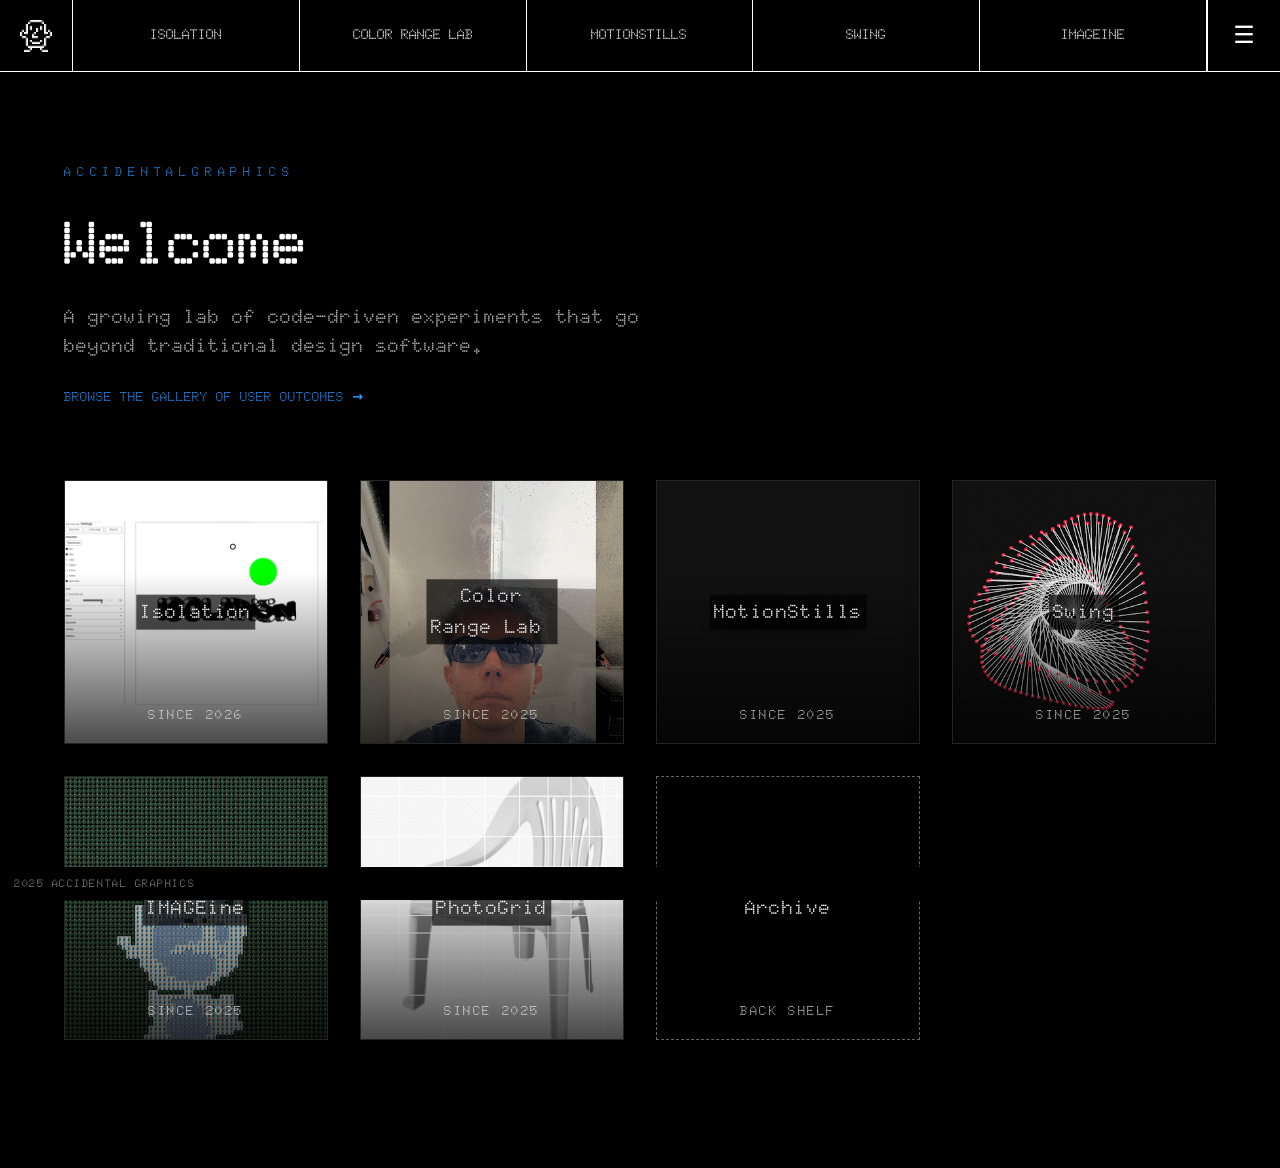
==== index.html @ e3fa02da "Updated" ====
<!DOCTYPE html>
<html lang="en">

<head>
  <meta charset="utf-8">
  <meta name="viewport" content="width=device-width, initial-scale=1">
  <title>Accidental Graphics</title>
  <meta name="description" content="Tool to make accidental graphics">
  <link rel="stylesheet" href="css/style.css">
  <link rel="stylesheet" href="css/nav.css">
  <link rel="preconnect" href="https://fonts.googleapis.com">
  <link rel="preconnect" href="https://fonts.gstatic.com" crossorigin>
  <link href="https://fonts.googleapis.com/css2?family=Doto:wght,ROND@100..900,0..100&display=swap" rel="stylesheet">
  <link rel="icon" type="image/png" sizes="16x16" href="images/face cursor.png">
  <script defer src="scripts/navConfig.js"></script>
  <script defer src="scripts/navMenu.js"></script>
</head>

<body>
  <main class="app-grid-wrapper">
    <div class="home-hero">
      <p class="eyebrow eyebrow--brand">AccidentalGraphics</p>
      <h1>Welcome</h1>
      <p class="home-lede">A growing lab of code-driven experiments that go beyond traditional design software.</p>
      <a class="home-gallery-link" href="gallery.html">Browse the gallery of user outcomes &rarr;</a>
    </div>
    <div class="app-grid" id="appGrid" role="list" aria-label="Available experiments"></div>
  </main>
  <div class="app-year">2025 Accidental Graphics</div>

  <script>
  window.addEventListener('DOMContentLoaded', () => {
    const appGrid = document.getElementById('appGrid');
    if (!appGrid) return;

    const coverMap = {
      "Isolation": "images/page gifs/isolation.gif",
      "Color Range Lab": "images/page gifs/colorrange.gif",
      "Swing": "images/page gifs/swing.gif",
      "IMAGEine": "images/page gifs/IMAGEine.gif",
      "PhotoGrid": "images/page gifs/griddistort.gif",
      "MotionStills": "images/page gifs/motionbrush.gif",
    };
    const fallbackCover = "images/icon_Blue.png";
    const apps = Array.isArray(window.APP_LINKS) ? window.APP_LINKS : [];
    const activeApps = apps.filter(app => !app.archived);

    if (!activeApps.length) {
      const emptyState = document.createElement('p');
      emptyState.className = 'home-empty';
      emptyState.textContent = 'Experiments coming soon.';
      appGrid.appendChild(emptyState);
      return;
    }

    activeApps.forEach(app => {
      const card = document.createElement('a');
      card.href = app.url;
      card.className = 'app-card';
      card.setAttribute('role', 'listitem');
      card.setAttribute('aria-label', `${app.name} experiment`);
      card.style.backgroundImage = `url('${coverMap[app.name] || fallbackCover}')`;

      const label = document.createElement('span');
      label.className = 'app-card__label';
      label.textContent = app.name;
      card.appendChild(label);

      const yearBadge = document.createElement('span');
      yearBadge.className = 'app-card__meta';
      const creationYear = app.year ? `Since ${app.year}` : 'Since 2025';
      yearBadge.textContent = creationYear;
      card.appendChild(yearBadge);

      appGrid.appendChild(card);
    });

    const archiveCard = document.createElement('a');
    archiveCard.href = 'archive.html';
    archiveCard.className = 'app-card app-card--archive';
    archiveCard.setAttribute('role', 'listitem');
    archiveCard.setAttribute('aria-label', 'Explore archived experiments');

    const archiveLabel = document.createElement('span');
    archiveLabel.className = 'app-card__label';
    archiveLabel.textContent = 'Archive';
    archiveCard.appendChild(archiveLabel);

    const archiveMeta = document.createElement('span');
    archiveMeta.className = 'app-card__meta';
    archiveMeta.textContent = 'Back Shelf';
    archiveCard.appendChild(archiveMeta);

    appGrid.appendChild(archiveCard);
  });
  </script>
</body>
</html>
---- css/style.css ----
@import url('https://fonts.googleapis.com/css2?family=Doto:wght,ROND@100..900,100&display=swap');

:root {
  --cursor-default: url('images/face cursor.png') 16 16, auto;
  --font-ui: "Doto", system-ui;
  --color-text: #111;
  --color-bg: #000;
  --color-panel-light: rgba(255, 255, 255, 0.1);
  --color-panel-dark: rgba(0, 0, 0, 0.35);
  --color-border: rgba(255, 255, 255, 0.12);
  --blue-accent: #2997ff;
  --button-card-scale: 1;
}

/* Default cursor for your app */
body,
#canvas,
#imgOrderContainer {
  cursor: var(--cursor-default);
}

/* Cursor when hovering over selectable items */
.imgOrderItem:hover {
  cursor: url('images/face cursor.png') 16 16, pointer;
}

/* Cursor when actively selecting (dragging or mousedown) */
body.selecting, #canvas.selecting, #imgOrderContainer.selecting {
  cursor: url('images/face cursor.png') 16 16, grab;
}



/* =========================================================
   GLOBAL STYLES
========================================================= */

html, body {
  height: 100%;
}

body {
  cursor: var(--cursor-default);
  margin: 0;
  padding: 72px 0 0 0;
  font-family: var(--font-ui);
  font-weight: 700;
  font-style: normal;
  font-variation-settings: "ROND" 0;
  color: var(--color-text);
  background-color: var(--color-bg);
  display: flex;
  flex-direction: column;
  min-height: 100vh;
  height: 100%;
  overflow-x: hidden;
  overflow-y: auto;
  text-align-last: left;
  line-height: 1.6;
}

body.app-page {
  overflow-y: hidden;
}

body.app-page #main {
  overflow: hidden;
}

body.buttonedit-page {
  overflow-x: hidden;
  overflow-y: auto;
  min-height: 100vh;
}

body.buttonedit-page #main.buttonedit {
  border-radius: 0;
  height: auto;
  min-height: calc(100vh - 72px);
  overflow: visible;
}

body.buttonedit-page .buttonedit-stage {
  overflow: visible;
}

body.buttonedit-page .buttonedit #controls,
body.buttonedit-page .buttonedit-arena,
body.buttonedit-page .buttonedit-arena .canvas-core,
body.buttonedit-page .buttonedit-stage canvas {
  border-radius: 0;
}

.app-description {
  margin: 10px 0 18px;
  color: #dcdcdc;
  font-size: 0.95rem;
  line-height: 1.5;
}

.app-year {
  position: fixed;
  bottom: 0;
  left: 0;
  right: 0;
  display: flex;
  align-items: center;
  justify-content: flex-start;
  font-size: 0.68rem;
  letter-spacing: 0.05em;
  color: rgba(255,255,255,0.6);
  pointer-events: none;
  z-index: 9999;
  text-transform: uppercase;
  background: #000;
  padding: 8px 14px;
  text-align: left;
}



/* =========================================================
   MAIN LAYOUT
========================================================= */

#main {
  display: flex;
  align-items: stretch;
  align-content: stretch;
  flex: 1 1 auto;
  width: 100%;
  min-height: 0;
  height: calc(100vh - 72px);
  gap: 24px;
  padding: 0 24px 24px;
  box-sizing: border-box;
  overflow: hidden;
}
@media (max-width: 900px) {
  #main {
    flex-direction: column;
    padding: 0 16px 24px;
  }
}

/* Sidebar controls */
#controls {
  flex: 0 0 330px;
  width: min(100%, 360px);
  min-height: 0;
  height: calc(100vh - 72px);
  padding: 20px;
  background: none;
  color: white;
  display: flex;
  flex-direction: column;
  gap: 12px;
  align-items: flex-start;
  box-sizing: border-box;
  overflow-y: auto;
  overflow-x: hidden;
  padding-right: 12px;
}

#controls label,
#controls button,
#controls input[type=range],
#controls input[type=number] {
  width: 100%;
}

.mode-buttons {
  display: grid;
  grid-template-columns: repeat(3, minmax(0, 1fr));
  gap: 8px;
  margin-bottom: 16px;
}

.mode-btn {
  border: 1px solid rgba(255, 255, 255, 0.2);
  background: rgba(255, 255, 255, 0.08);
  color: #fff;
  border-radius: 999px;
  padding: 6px 8px;
  font-size: 0.72rem;
  letter-spacing: 0.08em;
  text-transform: uppercase;
  cursor: pointer;
  transition: background 0.2s ease, border-color 0.2s ease, transform 0.2s ease;
}

.mode-btn:hover {
  transform: translateY(-1px);
  border-color: #2997ff;
}

.mode-btn.is-active {
  background: #2997ff;
  color: #05060a;
  border-color: #2997ff;
  box-shadow: 0 8px 20px rgba(41, 151, 255, 0.3);
}

@media (max-width: 1024px) {
  #controls {
    max-height: none;
  }
}

@media (max-width: 900px) {
  #controls {
    flex: none;
    width: 100%;
    padding: 16px;
    border-radius: 16px;
    background: rgba(255, 255, 255, 0.05);
    border: 1px solid rgba(255, 255, 255, 0.12);
    box-shadow: 0 20px 45px rgba(0, 0, 0, 0.35);
    overflow: visible;
    height: auto;
  }
}

.button-row {
  display: flex;
  align-items: center;
  gap: 10px;
  width: 100%;
}

.button-row button {
  flex: 1;
}

.file-button {
  position: relative;
  display: inline-flex;
  align-items: center;
  justify-content: center;
  padding: 12px 18px;
  border-radius: 12px;
  border: 1px solid rgba(255, 255, 255, 0.3);
  background: rgba(255, 255, 255, 0.08);
  background-color: rgba(255, 255, 255, 0.08);
  color: #fff;
  font-size: 0.8rem;
  font-weight: 400;
  letter-spacing: 0.16em;
  text-transform: uppercase;
  cursor: pointer;
  gap: 8px;
  transition: background 0.2s ease, border-color 0.2s ease;
  min-height: 44px;
  appearance: none;
  -webkit-appearance: none;
  box-shadow: none;
  box-sizing: border-box;
  width: 100%;
}

.file-button--full {
  width: 100%;
  align-self: stretch;
}

.file-button:hover,
.file-button:focus-visible {
  background: rgba(255, 255, 255, 0.2);
  border-color: rgba(255, 255, 255, 0.45);
}

.file-button input[type="file"] {
  position: absolute;
  inset: 0;
  opacity: 0;
  cursor: pointer;
}

.dual-upload {
  display: flex;
  gap: 12px;
  width: 100%;
  margin: 8px 0 16px;
}

.dual-upload > * {
  flex: 1;
}

.sample-loader {
  display: flex;
  flex-wrap: wrap;
  gap: 8px;
  margin: 12px 0 18px;
  align-items: center;
}

.sample-loader label {
  width: 100%;
  font-size: 0.72rem;
  letter-spacing: 0.2em;
  text-transform: uppercase;
  color: rgba(255, 255, 255, 0.6);
}

.sample-loader select {
  flex: 1 1 180px;
  min-width: 160px;
  padding: 8px 12px;
  border-radius: 9999px;
  border: 1px solid rgba(255, 255, 255, 0.18);
  background: rgba(255, 255, 255, 0.05);
  color: #fff;
  font-family: inherit;
}

.sample-loader button {
  border-radius: 9999px;
  padding: 6px 12px;
  max-width: 30px;
}

.sample-loader--carousel {
  flex-direction: column;
  align-items: flex-start;
}

.sample-loader--images {
  flex-direction: column;
  align-items: stretch;
}

.sample-loader--images select {
  width: 100%;
}

.sample-loader--images .sample-preview {
  max-width: none;
}

.sample-carousel-controls {
  width: 100%;
  display: flex;
  align-items: center;
  gap: 8px;
  margin-bottom: 8px;
}

.sample-carousel-controls button {
  flex: 0 0 auto;
  border-radius: 9999px;
  padding: 4px 10px;
  border: 1px solid rgba(255, 255, 255, 0.4);
  background: rgba(255, 255, 255, 0.08);
  color: #fff;
  cursor: pointer;
  font-size: 0.7rem;
  min-width: 34px;
  height: 28px;
}

.sample-carousel-name {
  flex: 1;
  text-align: center;
  font-size: 0.78rem;
  letter-spacing: 0.18em;
  text-transform: uppercase;
  color: rgba(255, 255, 255, 0.8);
}

.sample-loader__actions {
  width: 100%;
  display: flex;
  flex-wrap: wrap;
  gap: 8px;
}

.sample-loader__actions button {
  flex: 1 1 110px;
  max-width: 140px;
  white-space: nowrap;
  font-size: 0.78rem;
}

.sample-loader__actions .file-button {
  flex: 1 1 100%;
  max-width: 100%;
  justify-content: center;
}

/* Sample chooser modal (shared) */
.sample-modal {
  position: fixed;
  inset: 0;
  background: rgba(0, 0, 0, 0.7);
  display: none;
  align-items: center;
  justify-content: center;
  z-index: 5000;
  padding: 20px;
}

.sample-modal.is-open {
  display: flex;
}

.sample-dialog {
  background: rgba(20, 20, 20, 0.92);
  border: 1px solid rgba(255, 255, 255, 0.1);
  border-radius: 16px;
  padding: 18px;
  max-width: 960px;
  width: min(960px, 100%);
  box-shadow: 0 20px 40px rgba(0, 0, 0, 0.45);
  display: flex;
  flex-direction: column;
  gap: 12px;
}

.sample-dialog__head {
  display: flex;
  align-items: center;
  justify-content: space-between;
  gap: 10px;
}

.sample-grid {
  display: grid;
  grid-template-columns: repeat(auto-fill, minmax(220px, 1fr));
  gap: 12px;
  width: 100%;
  max-height: 60vh;
  overflow-y: auto;
}

.sample-tile {
  position: relative;
  padding: 0;
  border-radius: 0;
  overflow: hidden;
  border: 2px solid transparent;
  background: rgba(255, 255, 255, 0.04);
  cursor: pointer;
  display: flex;
  flex-direction: column;
  min-height: 160px;
  transition: border-color 0.2s ease, box-shadow 0.2s ease, transform 0.15s ease;
}

.sample-tile:hover {
  transform: translateY(-2px);
  border-color: rgba(255, 255, 255, 0.18);
}

.sample-tile.is-selected {
  border-color: var(--blue-accent);
  box-shadow: 0 8px 24px rgba(41, 151, 255, 0.3);
}

.sample-tile img,
.sample-tile video {
  width: 100%;
  aspect-ratio: 16 / 9;
  object-fit: cover;
  display: block;
}

.sample-tile__label {
  padding: 10px;
  text-align: center;
  font-size: 0.9rem;
  letter-spacing: 0.04em;
}

.sample-dialog__actions {
  display: flex;
  justify-content: flex-end;
  gap: 10px;
  flex-wrap: wrap;
}

.sample-preview {
  width: 100%;
  max-width: 220px;
  min-height: 120px;
  border: 1px solid rgba(255, 255, 255, 0.15);
  background: rgba(0, 0, 0, 0.4);
  padding: 8px;
  border-radius: 18px;
  display: flex;
  flex-direction: column;
  gap: 6px;
  align-items: center;
  justify-content: center;
}

.sample-preview video,
.sample-preview img {
  width: 100%;
  height: auto;
  border-radius: 12px;
  object-fit: cover;
}

.sample-preview__label {
  font-size: 0.68rem;
  text-transform: uppercase;
  letter-spacing: 0.18em;
  color: rgba(255, 255, 255, 0.7);
}

.archive-wrapper {
  width: 100%;
  max-width: none;
  margin: clamp(48px, 10vw, 120px) 0 80px;
  padding: 0 clamp(24px, 6vw, 96px);
  color: #fff;
  box-sizing: border-box;
}

.archive-hero {
  text-align: left;
  max-width: 900px;
  margin: 0 0 clamp(32px, 6vw, 64px);
}

.archive-hero h1 {
  margin: 0 0 8px 0;
  font-size: clamp(2rem, 4vw, 3rem);
}

.archive-hero .lede {
  max-width: 60ch;
  color: #d8d8d8;
  line-height: 1.6;
  margin-top: 0;
}

.eyebrow {
  text-transform: uppercase;
  font-size: 0.8rem;
  letter-spacing: 0.3rem;
  color: var(--blue-accent);
  margin-bottom: 12px;
}

.eyebrow--brand {
  color: var(--blue-accent);
}

.archive-list {
  margin-top: 32px;
  list-style: none;
  padding: 0;
  max-height: calc(100vh - 220px);
  overflow-y: auto;
  line-height: 1.6;
  text-align: left;
}

.archive-list li::marker {
  content: '';
}

.archive-list li {
  padding: 18px 0 24px;
  border-bottom: 1px solid rgba(255, 255, 255, 0.08);
}

.archive-list li:last-child {
  border-bottom: none;
}

.archive-details {
  display: flex;
  gap: 16px;
  align-items: flex-start;
  text-align: left;
}

@media (max-width: 720px) {
  .archive-details {
    flex-direction: column;
  }

  .archive-preview {
    width: 100%;
    height: auto;
    max-height: 240px;
  }
}

.archive-heading {
  display: flex;
  flex-wrap: wrap;
  gap: 6px 16px;
  align-items: baseline;
  margin-bottom: 4px;
}

.archive-year {
  font-size: 0.85rem;
  letter-spacing: 0.08em;
  text-transform: uppercase;
  color: rgba(255,255,255,0.7);
}

.archive-list strong {
  color: #fff;
  display: block;
  margin-bottom: 6px;
}

.archive-list p {
  margin: 0 0 10px;
  color: #d1d1d1;
}

.archive-list a {
  color: var(--blue-accent);
  font-weight: 600;
  text-decoration: none;
}

.archive-list a:hover {
  text-decoration: underline;
}

.archive-preview {
  width: 120px;
  height: 90px;
  border-radius: 0;
  object-fit: cover;
  border: 1px solid rgba(255,255,255,0.2);
  box-shadow: 0 10px 20px rgba(0,0,0,0.35);
}

.webcam-hidden {
  opacity: 0;
  pointer-events: none;
  transition: opacity 0.25s ease;
}

/* Canvas stage */
#canvasArea {
  flex: 1;
  width: 100%;
  display: flex;
  align-items: center;
  justify-content: center;
  padding: 10px;
  box-sizing: border-box;
  min-height: 0;
}

@media (max-width: 900px) {
  #canvasArea {
    padding: 0;
  }
}

/* Interactive elements */
button,
input[type=file],
input[type=number],
#ui button {
  appearance: none;
  border: none;
  outline: none;
  font-family: var(--font-ui);
  font-weight: 900;
  font-variation-settings: "ROND" 70;
  letter-spacing: 0.3px;
  border-radius: 12px;
  padding: 10px 18px;
  background: linear-gradient(180deg, #fdfdfd, #e8e8e8);
  color: #111;
  box-shadow:
    0 1px 2px rgba(0, 0, 0, 0.04),
    inset 0 1px 0 rgba(255, 255, 255, 0.8);
  cursor: pointer;
  transition:
    background 0.25s ease,
    box-shadow 0.25s ease,
    transform 0.15s ease;
}

button,
#ui button {
  display: inline-flex;
  align-items: center;
  justify-content: center;
  text-align: center;
}

/* Hover — subtiel lichtglanzend */
button:hover,
input[type=file]:hover,
input[type=number]:hover,
#ui button:hover {
  background: linear-gradient(270deg, var(--blue-accent), #0f0070, var(--blue-accent), #0f0070);
  background-size: 400% 400%;
  animation: gradientMove 4s ease infinite;
  color: #ffffff;
  box-shadow:
    0 2px 6px rgba(0, 0, 0, 0.1),
    inset 0 1px 0 rgba(255, 255, 255, 0.9);
  transform: translateY(-1px);
}
@keyframes gradientMove {
  0% {
    background-position: 0% 50%;
  }
  50% {
    background-position: 100% 50%;
  }
  100% {
    background-position: 0% 50%;
  }
}

.file-button,
button.file-button {
  background: rgba(255, 255, 255, 0.08);
  color: #fff;
  border: 1px solid rgba(255, 255, 255, 0.3);
  box-shadow: none;
  text-transform: uppercase;
  letter-spacing: 0.16em;
  font-weight: 400;
  padding: 12px 18px;
}

.file-button:hover,
button.file-button:hover,
.file-button:focus-visible,
button.file-button:focus-visible {
  background: rgba(255, 255, 255, 0.2);
  border-color: rgba(255, 255, 255, 0.45);
  transform: none;
  box-shadow: none;
}

.sample-loader__actions .file-button {
  flex: 1 1 0;
  max-width: none;
  width: auto;
  min-width: 0;
}


/* Actief (klik-effect) */
button:active,
input[type=file]:active,
input[type=number]:active,
#ui button:active {
  background: linear-gradient(180deg, var(--blue-accent), var(--blue-accent));
  box-shadow:
    inset 0 2px 4px rgba(0, 0, 0, 0.2),
    0 1px 1px rgba(255, 255, 255, 0.6);
  transform: translateY(0);
}

/* Focus glow  */
button:focus-visible,
#ui button:focus-visible {
  outline: none;
  box-shadow:
    0 0 0 3px rgba(0, 122, 255, 0.4),
    0 1px 2px rgba(0, 0, 0, 0.05);
}


/* Input[type=file] */
input[type=file] {
  background: linear-gradient(180deg, #fefefe, #e9e9e9);
  border-radius: 10px;
  padding: 8px 12px;
  color: #333;
}

/* Input[type=number] */
input[type=number] {
  background: linear-gradient(180deg, #fdfdfd, #f0f0f0);
  border: 1px solid #ddd;
  padding: 8px;
  width: 80px;
  text-align: center;
  border-radius: 8px;
  transition: border 0.2s ease, box-shadow 0.2s ease;
}
input[type=number]:focus {
  border-color: var(--blue-accent);
  box-shadow: 0 0 0 3px rgba(41, 151, 255, 0.2);
}


  
/* =========================================================
   CANVAS / VIDEO ELEMENTS
========================================================= */

.canvas-stage {
  position: relative;
  flex: 1;
  min-height: 0;
  width: 100%;
  display: flex;
  align-items: center;
  justify-content: center;
  overflow: hidden;
}

.canvas-stage canvas {
  display: block;
}

.canvas-prompt {
  position: absolute;
  top: 18%;
  left: 50%;
  transform: translate(-50%, 0);
  font-size: clamp(1.8rem, 8vw, 4.4rem);
  letter-spacing: 0.4rem;
  color: rgba(255, 255, 255, 0.18);
  text-transform: uppercase;
  font-weight: 700;
  text-align: center;
  pointer-events: none;
  user-select: none;
  transition: opacity 0.35s ease, transform 0.35s ease;
  padding: 0 12px;
}

.canvas-prompt.hidden {
  opacity: 0;
  transform: translate(-50%, -14px);
}

#canvas,
#asciiCanvas{
      background: black;
      display: block;
      object-fit: contain;
    }

#canvas{
      width: 100%;
      height: auto;
      max-width: 100%;
      max-height: 100%;
      margin: 0 auto;
    }

#asciiCanvas{
      flex: 1;
      width: 100%;
      height: 100%;
    }

#video {
  width: 240px;
  height: 180px;
  border: 2px solid #fff;
  background: #000;
  z-index: 100;
  transform: scaleX(-1);
}

.video-preview-wrapper {
  position: fixed;
  bottom: 46px;
  left: 10px;
  display: inline-flex;
  flex-direction: column;
  align-items: flex-end;
  gap: 6px;
  z-index: 101;
}

.video-preview-wrapper.is-hidden video {
  display: none;
}
.video-preview-wrapper.is-hidden {
  opacity: 0.85;
}
.video-preview-wrapper.collapsed video {
  display: none;
}
.video-preview-wrapper.collapsed {
  opacity: 0.7;
}
.video-preview__shrink {
  border: 1px solid rgba(255, 255, 255, 0.6);
  background: rgba(0, 0, 0, 0.5);
  color: #fff;
  border-radius: 20px;
  padding: 4px 10px;
  font-size: 0.8rem;
  cursor: pointer;
}

@media (max-width: 700px) {
  .video-preview-wrapper {
    position: static;
    align-items: center;
  }

  #video {
    width: 100%;
    max-width: 320px;
    height: auto;
    margin: 16px auto;
  }
}

/* =========================================================
   IMAGE ORDER CONTAINER
========================================================= */

#imgOrderContainer {
  display: flex;
  flex-direction: column;
  gap: 10px;
  max-height: min(620px, 65vh);
  overflow-y: auto;
  background: rgba(0, 0, 0, 0.55);
  border: 1px solid rgba(255, 255, 255, 0.18);
  border-radius: 24px;
  padding: 16px;
  box-shadow: inset 0 18px 30px rgba(0, 0, 0, 0.45);
  position: relative;
}

.img-order-placeholder {
  margin-top: 12px;
  padding: 18px;
  border-radius: 18px;
  border: 1px dashed rgba(255, 255, 255, 0.35);
  color: rgba(255, 255, 255, 0.7);
  font-size: 0.85rem;
  text-align: center;
  letter-spacing: 0.08em;
  text-transform: uppercase;
}

.img-order-placeholder.hidden {
  display: none;
}

.imgOrderItem {
  display: flex;
  align-items: center;
  gap: 14px;
  background: rgba(255, 255, 255, 0.08);
  padding: 10px 14px;
  border-radius: 16px;
  cursor: grab;
  border: 1px solid rgba(255, 255, 255, 0.15);
  box-shadow: 0 12px 25px rgba(0, 0, 0, 0.4);
  transition: transform 0.15s ease, box-shadow 0.15s ease;
}

.imgOrderItem:active {
  cursor: grabbing;
  transform: scale(1.01);
  box-shadow: 0 16px 30px rgba(0, 0, 0, 0.45);
}

.imgOrderItem__thumb {
  width: 68px;
  height: 68px;
  border-radius: 12px;
  border: 1px solid rgba(255, 255, 255, 0.28);
  background-size: cover;
  background-position: center;
  background-color: rgba(255, 255, 255, 0.08);
  flex-shrink: 0;
  box-shadow: 0 8px 16px rgba(0,0,0,0.45);
}

.imgOrderItem span {
  font-size: 0.78rem;
  letter-spacing: 0.14em;
  text-transform: uppercase;
  color: rgba(255, 255, 255, 0.9);
  flex: 1;
}

.imgOrderItem__controls {
  display: flex;
  flex-direction: column;
  gap: 4px;
}

.imgOrderItem__controls button {
  border: 1px solid rgba(255, 255, 255, 0.3);
  background: rgba(0, 0, 0, 0.4);
  color: #fff;
  border-radius: 8px;
  width: 32px;
  height: 26px;
  font-size: 0.78rem;
  cursor: pointer;
  transition: background 0.15s ease, transform 0.15s ease;
}

.imgOrderItem__controls button:hover,
.imgOrderItem__controls button:focus-visible {
  background: rgba(255, 255, 255, 0.2);
  transform: translateY(-1px);
}

/* =========================================================
   SLIDERS
========================================================= */

input[type=range],
.slider {
  width: 100%;
  height: 34px;
  -webkit-appearance: none;
  appearance: none;
  background: transparent;
  cursor: pointer;
  padding: 8px 0;
  accent-color: var(--blue-accent);
}

input[type=range]:focus-visible,
.slider:focus-visible {
  outline: none;
}

input[type=range]::-webkit-slider-runnable-track,
.slider::-webkit-slider-runnable-track {
  height: 10px;
  border-radius: 999px;
  background: rgba(255, 255, 255, 0.2);
  border: 1px solid rgba(255, 255, 255, 0.18);
}

input[type=range]::-webkit-slider-thumb,
.slider::-webkit-slider-thumb {
  -webkit-appearance: none;
  width: 26px;
  height: 26px;
  border-radius: 50%;
  background: #fff;
  border: 2px solid var(--blue-accent);
  margin-top: -9px;
  box-shadow: 0 8px 20px rgba(0, 0, 0, 0.35);
  transition: transform 0.15s ease, box-shadow 0.15s ease;
}

input[type=range]:active::-webkit-slider-thumb,
.slider:active::-webkit-slider-thumb {
  transform: scale(1.05);
  box-shadow: 0 12px 24px rgba(0, 0, 0, 0.45);
}

input[type=range]::-moz-range-track,
.slider::-moz-range-track {
  height: 10px;
  border-radius: 999px;
  background: rgba(255, 255, 255, 0.2);
  border: 1px solid rgba(255, 255, 255, 0.18);
}

input[type=range]::-moz-range-progress,
.slider::-moz-range-progress {
  height: 10px;
  border-radius: 999px;
  background: linear-gradient(90deg, var(--blue-accent), #6ec1ff);
}

input[type=range]::-moz-range-thumb,
.slider::-moz-range-thumb {
  width: 26px;
  height: 26px;
  border-radius: 50%;
  border: 2px solid var(--blue-accent);
  background: #fff;
  box-shadow: 0 8px 20px rgba(0, 0, 0, 0.35);
  transition: transform 0.15s ease, box-shadow 0.15s ease;
}

input[type=range]:active::-moz-range-thumb,
.slider:active::-moz-range-thumb {
  transform: scale(1.05);
  box-shadow: 0 12px 24px rgba(0, 0, 0, 0.45);
}


/* =========================================================
   TYPOGRAPHY & CONTENT
========================================================= */

main {
  padding: clamp(2rem, 6vw, 4rem) clamp(1.5rem, 6vw, 2.5rem);
  max-width: 980px;
  width: 100%;
  margin: 0 auto;
  box-sizing: border-box;
}

h1 {
  font-weight: 900;
  font-family: "Doto", system-ui;
  font-optical-sizing: auto;
  font-style: normal;
  font-variation-settings: "ROND" 70;
  margin-bottom: 1rem;
  letter-spacing: -0.02em;
}
h2 {
  display:flex; 
  flex-wrap:wrap; 
  gap:20px; 
  justify-content:center; 
  padding:20px; 
  font-weight: 900;
  font-size: clamp(2.2rem, 8vw, 3.2rem);
  color: #fff;
  font-family: "Doto", system-ui;
  font-optical-sizing: auto;
  font-style: normal;
  font-variation-settings: "ROND" 70;
  margin-bottom: 1rem;
  letter-spacing: -0.02em;
}

/* =========================================================
   HOME GRID
========================================================= */

.app-grid-wrapper {
  width: 100%;
  max-width: none;
  margin: 0;
  padding: clamp(32px, 6vw, 96px) clamp(16px, 5vw, 80px) clamp(64px, 10vw, 140px);
  box-sizing: border-box;
}

.home-hero {
  text-align: left;
  color: #fff;
  max-width: 900px;
  margin: 0 0 clamp(32px, 6vw, 56px);
}

.home-hero .eyebrow--brand {
  color: var(--blue-accent);
}

.home-hero h1 {
  font-size: clamp(2.5rem, 8vw, 3.8rem);
  margin: 0 0 0.75rem;
  font-family: "Doto", system-ui;
  font-weight: 900;
  font-optical-sizing: auto;
  font-style: normal;
  font-variation-settings: "ROND" 70;
  text-transform: none;
  letter-spacing: -0.02em;
}

.home-hero .home-lede {
  margin: 0;
  color: rgba(255,255,255,0.72);
  font-size: clamp(0.95rem, 2vw, 1.2rem);
  max-width: 640px;
  line-height: 1.5;
  font-family: "Doto", system-ui;
  font-weight: 700;
  font-optical-sizing: auto;
  font-style: normal;
  font-variation-settings: "ROND" 0;
}

.home-gallery-link {
  display: inline-flex;
  align-items: center;
  gap: 8px;
  margin-top: 12px;
  font-size: 0.82rem;
  letter-spacing: 0.18em;
  text-transform: uppercase;
  color: var(--blue-accent);
  text-decoration: none;
  padding-bottom: 2px;
  border-bottom: 1px solid transparent;
  font-family: "Doto", system-ui;
  font-weight: 700;
  font-optical-sizing: auto;
  font-style: normal;
  font-variation-settings: "ROND" 0;
}

.home-gallery-link:hover,
.home-gallery-link:focus-visible {
  border-color: var(--blue-accent);
}

.app-grid {
  display: grid;
  grid-template-columns: repeat(auto-fit, minmax(220px, 1fr));
  gap: clamp(16px, 4vw, 32px);
  margin: 0;
  padding: 0;
  width: 100%;
}

.app-card {
  position: relative;
  display: flex;
  align-items: stretch;
  justify-content: center;
  padding: 24px;
  border-radius: 0;
  overflow: hidden;
  text-decoration: none;
  color: #fff;
  background: #111 center / cover no-repeat;
  aspect-ratio: 1 / 1;
  border: 1px solid rgba(255, 255, 255, 0.08);
  box-shadow: 0 20px 40px rgba(0, 0, 0, 0.35);
  transition: transform 0.3s ease, border-color 0.3s ease, box-shadow 0.3s ease;
}

.app-card::after {
  content: "";
  position: absolute;
  inset: 0;
  background: linear-gradient(180deg, rgba(0, 0, 0, 0) 35%, rgba(0, 0, 0, 0.7) 100%);
  transition: opacity 0.3s ease;
  pointer-events: none;
}

.app-card__label {
  position: absolute;
  top: 50%;
  left: 50%;
  transform: translate(-50%, -50%);
  z-index: 1;
  text-align: center;
  font-size: 1.2rem;
  font-weight: 700;
  letter-spacing: 0.02em;
  text-shadow: 0 6px 18px rgba(0,0,0,0.45);
  transition: text-shadow 0.2s ease, color 0.2s ease;
  background: rgba(0, 0, 0, 0.65);
  padding: 2px 4px;
}

.app-card__meta {
  position: absolute;
  bottom: 18px;
  left: 50%;
  transform: translateX(-50%);
  z-index: 1;
  font-size: 0.82rem;
  letter-spacing: 0.12em;
  text-transform: uppercase;
  color: rgba(255,255,255,0.8);
}

.app-card--archive {
  background: black;
  border-style: dashed;
  border-color: rgba(255,255,255,0.4);
}

.app-card--archive::after {
  opacity: 0.15;
}

.app-card:hover .app-card__label {
  color: #ffffff;
  text-shadow:
    -4px -4px 0 #fff,
     0   -4px 0 #fff,
     4px -4px 0 #fff,
    -4px  0   0 #fff,
     4px  0   0 #fff,
    -4px  4px 0 #fff,
     0    4px 0 #fff,
     4px  4px 0 #fff,
     0    0   6px rgba(0,0,0,0.45);
  background: transparent;
}

.home-empty {
  grid-column: 1 / -1;
  text-align: center;
  color: #dcdcdc;
  padding: 48px 0;
  font-size: 1rem;
}

@media (hover: hover) {
  .app-card:hover {
    transform: translateY(-6px);
    border-color: rgba(41, 151, 255, 0.7);
    box-shadow: 0 30px 50px rgba(0, 0, 0, 0.45);
    font-size: larger;
  }

  .app-card:hover::after {
    opacity: 0.2;
  }
}

@media (max-width: 520px) {
  .app-card {
    aspect-ratio: 4 / 5;
    padding: 20px;
  }
}



/* Figures */
figure img {
  max-width: 100%;
  border-radius: 0.5rem;
  box-shadow: 0 4px 20px rgba(0, 0, 0, 0.1);
}


/* =========================================================
   BUTTON EDITOR LAYOUT
========================================================= */

#main.buttonedit {
  display: flex;
  align-items: stretch;
  gap: 24px;
  padding: 24px;
  height: calc(100vh - 70px);
}

@media (max-width: 900px) {
  #main.buttonedit {
    flex-direction: column;
    padding: 16px;
    height: auto;
  }
}

.control-stack {
  width: 100%;
  display: grid;
  grid-template-columns: repeat(2, minmax(0, 1fr));
  gap: 12px;
}

.control-stack button {
  width: 100%;
}

.control-block {
  width: 100%;
  margin-top: 18px;
  display: flex;
  flex-direction: column;
  gap: 6px;
}

.control-block label {
  font-size: 0.78rem;
  letter-spacing: 0.08em;
  text-transform: uppercase;
  color: rgba(255, 255, 255, 0.7);
  display: flex;
  justify-content: space-between;
}

.control-block input[type=range] {
  width: 100%;
}

.control-toggle {
  width: 100%;
  margin-top: 12px;
  display: flex;
  align-items: center;
  gap: 10px;
  font-size: 0.9rem;
  color: rgba(255, 255, 255, 0.85);
  cursor: pointer;
}

.control-toggle input {
  accent-color: var(--blue-accent);
}

.control-note {
  margin-top: 12px;
  font-size: 0.85rem;
  color: rgba(255, 255, 255, 0.6);
}

.button-lab__indicator,
.button-lab__helper {
  margin: 10px 0 0;
  color: rgba(255, 255, 255, 0.8);
  font-size: 0.85rem;
}

.button-lab__indicator strong {
  margin-left: 6px;
  color: #fff;
}

.buttonedit-stage {
  flex: 1;
  min-height: 0;
  display: flex;
  align-items: stretch;
  justify-content: center;
  padding: 12px;
}

.buttonedit-arena {
  width: 100%;
  min-height: min(85vh, 760px);
  padding: 28px;
  border: 1px solid rgba(255, 255, 255, 0.18);
  background: #000;
  box-shadow: 0 45px 90px rgba(0, 0, 0, 0.55);
  display: grid;
  grid-template-columns: minmax(220px, 300px) minmax(360px, 720px) minmax(220px, 300px);
  gap: 24px;
  align-items: start;
  justify-items: center;
  transition: box-shadow 0.25s ease, border 0.25s ease;
}

.buttonedit-arena.arena-muted {
  box-shadow: 0 25px 50px rgba(0, 0, 0, 0.4);
  border-color: rgba(255, 255, 255, 0.08);
}

.buttonedit-arena .canvas-core {
  border-radius: 0;
  flex: 1;
  max-width: 720px;
  position: relative;
  padding: 24px;
  border-radius: 28px;
  background: #050505;
  border: 1px solid rgba(255, 255, 255, 0.12);
  display: grid;
  place-items: center;
  z-index: 2;
  justify-self: center;
}

.buttonedit-stage canvas {
  border-radius: 0;
  width: min(100%, 640px);
  height: auto;
  border-radius: 22px;
  border: 1px solid rgba(255, 255, 255, 0.15);
  background: #000;
  box-shadow: 0 20px 50px rgba(0, 0, 0, 0.5);
}

.canvas-caption {
  text-align: center;
  color: rgba(255,255,255,0.75);
  font-size: clamp(0.9rem, 1.6vw, 1.2rem);
  margin-bottom: 12px;
}

.effect-panel {
  border-radius: 0;
  width: 100%;
  border-radius: 24px;
  border: 1px solid rgba(255, 255, 255, 0.15);
  background: rgba(6, 9, 14, 0.92);
  display: flex;
  flex-direction: column;
  gap: 14px;
  padding: 16px;
  max-height: 100%;
  min-width: 260px;
  max-width: 360px;
}

.effect-panel--left,
.effect-panel--right {
  align-self: stretch;
}

.effects-grid {
  flex: 1;
  display: flex;
  flex-direction: column;
  gap: 16px;
  overflow-y: auto;
  padding-right: 8px;
  max-height: calc(100vh - 220px);
  overscroll-behavior: contain;
}

.effect-panel--left .effects-grid,
.effect-panel--right .effects-grid {
  min-height: 480px;
}

.effects-grid .effect-card {
  min-height: 120px;
}

.effects-grid .effect-card .effect-btn {
  min-height: 90px;
}

.buttonedit-stage .effect-card {
  display: flex;
  flex-direction: column;
  gap: 10px;
  padding: 14px;
  background: rgba(255, 255, 255, 0.04);
  border: 1px solid rgba(255, 255, 255, 0.12);
  border-radius: 22px;
  box-shadow: 0 18px 35px rgba(0, 0, 0, 0.35);
}

.buttonedit-stage .effect-card:hover {
  border-color: rgba(41, 151, 255, 0.8);
  box-shadow: 0 22px 45px rgba(0, 0, 0, 0.5);
}

.buttonedit-stage .effect-card.is-active {
  border-color: rgba(41, 151, 255, 0.95);
  box-shadow: 0 28px 55px rgba(41, 151, 255, 0.35);
}

.buttonedit-stage .effect-btn {
  width: 100%;
  min-height: 72px;
  border-radius: 14px;
  border: 1px solid rgba(255, 255, 255, 0.18);
  background: rgba(255, 255, 255, 0.08);
  color: #fff;
  text-align: left;
  letter-spacing: 0.02em;
  font-size: 0.78rem;
  line-height: 1.2;
  padding: 8px 12px;
  display: flex;
  flex-direction: column;
  gap: 4px;
  cursor: pointer;
  transition: transform 0.18s ease, border 0.18s ease, background 0.18s ease, box-shadow 0.18s ease;
  box-shadow: 0 10px 30px rgba(0, 0, 0, 0.25);
}

.buttonedit-stage .effect-btn strong {
  font-size: 0.82rem;
}

.buttonedit-stage .effect-btn small {
  color: rgba(255, 255, 255, 0.6);
  font-size: 0.68rem;
}

.buttonedit-stage .effect-btn:hover {
  transform: translateY(-2px);
  border-color: #2997ff;
}

.buttonedit-stage .effect-btn.is-active {
  background: #2997ff;
  color: #05060a;
  border-color: #2997ff;
  box-shadow: 0 12px 28px rgba(41, 151, 255, 0.35);
}

.buttonedit-stage .effect-btn.is-active small {
  color: #05060a;
}

.buttonedit-arena.arena-muted .effect-btn {
  box-shadow: none;
  background: rgba(255, 255, 255, 0.05);
}

.buttonedit-stage .effect-slider {
  width: 100%;
  display: flex;
  flex-direction: column;
  gap: 6px;
  padding: 10px 14px;
  border-radius: 22px;
  border: 1px solid rgba(255, 255, 255, 0.12);
  background: rgba(6, 9, 14, 0.9);
  box-shadow: 0 18px 35px rgba(0, 0, 0, 0.35);
}

.buttonedit-stage .effect-slider__meta {
  display: flex;
  justify-content: space-between;
  font-size: 0.7rem;
  letter-spacing: 0.06em;
  text-transform: uppercase;
  color: rgba(255, 255, 255, 0.7);
  margin-bottom: 2px;
}

.buttonedit-stage .effect-slider__value {
  font-weight: 600;
  color: #fff;
}

.buttonedit-stage .effect-slider input[type="range"] {
  width: 100%;
  accent-color: var(--blue-accent);
}

@media (max-width: 1100px) {
  #main.buttonedit {
    flex-direction: column;
    height: auto;
  }

  .buttonedit #controls {
    width: 100%;
  }

  .buttonedit-arena {
    padding: 24px;
    grid-template-columns: 1fr;
  }

  .effect-panel--left,
  .effect-panel--right {
    width: 100%;
  }
}

@media (max-width: 640px) {
  .buttonedit-stage {
    padding: 0;
  }

  .buttonedit-stage canvas {
    width: 100%;
  }
}


/* =========================================================
   GALLERY PAGE
========================================================= */

.gallery-wrapper {
  width: 100%;
  max-width: none;
  padding: clamp(32px, 6vw, 96px) clamp(16px, 4vw, 48px) clamp(48px, 8vw, 120px);
  box-sizing: border-box;
  display: flex;
  flex-direction: column;
  gap: clamp(32px, 6vw, 64px);
  color: #fff;
  align-items: stretch;
}

.gallery-hero {
  max-width: 960px;
}

.gallery-hero h1 {
  margin: 0 0 0.75rem;
  font-size: clamp(2.4rem, 8vw, 3.8rem);
}

.gallery-lede {
  margin: 0;
  max-width: 640px;
  color: rgba(255,255,255,0.75);
  font-size: clamp(0.95rem, 2vw, 1.2rem);
  line-height: 1.5;
}

.gallery-actions {
  margin-top: 20px;
  display: flex;
  flex-wrap: wrap;
  gap: 12px;
}

.gallery-action {
  display: inline-flex;
  align-items: center;
  justify-content: center;
  padding: 10px 20px;
  border-radius: 9999px;
  border: 1px solid var(--blue-accent);
  color: var(--blue-accent);
  text-decoration: none;
  font-size: 0.78rem;
  text-transform: uppercase;
  letter-spacing: 0.12em;
  transition: background 0.2s ease, color 0.2s ease, border-color 0.2s ease;
}

.gallery-action:hover,
.gallery-action:focus-visible {
  background: var(--blue-accent);
  color: #05060a;
  border-color: var(--blue-accent);
}

.gallery-guidelines {
  list-style: none;
  padding: 0;
  margin: clamp(20px, 4vw, 32px) 0 0 0;
  display: grid;
  grid-template-columns: repeat(auto-fit, minmax(220px, 1fr));
  gap: 12px;
}

.gallery-guidelines li {
  border: 1px solid rgba(255, 255, 255, 0.12);
  border-radius: 0;
  padding: 14px 18px;
  background: rgba(255, 255, 255, 0.02);
  font-size: 0.85rem;
  letter-spacing: 0.05em;
  text-transform: uppercase;
  color: rgba(255,255,255,0.85);
}

.gallery-grid {
  display: grid;
  grid-template-columns: repeat(auto-fit, minmax(300px, 1fr));
  gap: clamp(16px, 4vw, 32px);
  width: 100%;
}

.gallery-card {
  border: 1px solid rgba(255, 255, 255, 0.08);
  border-radius: 0;
  overflow: hidden;
  background: rgba(10, 10, 10, 0.85);
  box-shadow: 0 30px 60px rgba(0, 0, 0, 0.35);
  position: relative;
  display: block;
  aspect-ratio: 1 / 1;
}

.gallery-card img {
  width: 100%;
  height: 100%;
  object-fit: cover;
  display: block;
}

.gallery-card__meta {
  position: absolute;
  left: 0;
  right: 0;
  bottom: 0;
  padding: 16px 18px 14px;
  background: rgba(0, 0, 0, 0.55);
  backdrop-filter: blur(8px);
  display: flex;
  flex-direction: column;
  gap: 6px;
}

.gallery-card__credit {
  margin: 0;
  color: #fff;
  font-size: clamp(1rem, 2vw, 1.25rem);
  font-weight: 600;
  letter-spacing: 0.08em;
  text-transform: uppercase;
}

.gallery-card__tool {
  margin: 0;
  font-size: 0.75rem;
  letter-spacing: 0.16em;
  text-transform: uppercase;
  color: rgba(255,255,255,0.9);
}

.gallery-card__credit a,
.gallery-card__tool a {
  color: var(--blue-accent);
  text-decoration: none;
  border-bottom: 1px solid transparent;
  transition: border-color 0.2s ease;
}

.gallery-card__credit a:hover,
.gallery-card__credit a:focus-visible,
.gallery-card__tool a:hover,
.gallery-card__tool a:focus-visible {
  border-color: var(--blue-accent);
}

.gallery-card__credit a:visited,
.gallery-card__tool a:visited {
  color: var(--blue-accent);
}

.gallery-empty {
  margin: 16px 0 0;
  color: rgba(255,255,255,0.55);
  font-size: 0.9rem;
}

/* =========================================================
   INSPIRATION PAGE
========================================================= */

.inspiration-page {
  width: 100%;
  max-width: none;
  margin: 0;
  padding: clamp(48px, 8vw, 120px) clamp(16px, 6vw, 96px) clamp(80px, 12vw, 160px);
  box-sizing: border-box;
  display: flex;
  flex-direction: column;
  gap: clamp(32px, 4vw, 72px);
  color: #fff;
}

.inspiration-hero {
  max-width: 760px;
}

.inspiration-hero h1 {
  font-size: clamp(2.4rem, 6vw, 3.6rem);
  text-transform: none;
  letter-spacing: -0.015em;
  margin: 0 0 0.75rem;
}

.inspiration-lede {
  margin: 0 0 12px;
  color: rgba(255,255,255,0.75);
  font-size: clamp(1rem, 2.2vw, 1.35rem);
  line-height: 1.6;
}

.inspiration-note {
  margin: 0;
  color: rgba(255,255,255,0.55);
  max-width: 60ch;
}

.inspiration-grid {
  display: grid;
  grid-template-columns: repeat(auto-fit, minmax(260px, 1fr));
  gap: clamp(16px, 3vw, 36px);
  width: 100%;
  margin: 0;
  padding: 0;
  list-style: none;
}

.inspiration-card {
  background: #000;
  border: 1px solid rgba(255,255,255,0.16);
  border-radius: 0;
  padding: clamp(18px, 3vw, 32px);
  display: flex;
  flex-direction: column;
  gap: 12px;
  min-height: 260px;
  position: relative;
  overflow: hidden;
  transition: border-color 0.2s ease, transform 0.2s ease;
}

.inspiration-card::after {
  content: none;
}

.inspiration-card:hover,
.inspiration-card:focus-within {
  border-color: rgba(41,151,255,0.4);
  transform: translateY(-4px);
}

.inspiration-card:hover::after,
.inspiration-card:focus-within::after {
  opacity: 1;
}

.inspiration-card__meta {
  display: flex;
  justify-content: space-between;
  gap: 12px;
  font-size: 0.75rem;
  letter-spacing: 0.15em;
  text-transform: uppercase;
  color: rgba(255,255,255,0.6);
}

.inspiration-card__title {
  margin: 0;
  font-size: clamp(1.4rem, 3vw, 1.9rem);
  text-transform: none;
  letter-spacing: -0.01em;
}

.inspiration-card__description {
  margin: 0;
  color: rgba(255,255,255,0.78);
  line-height: 1.55;
  flex: 1;
}

.inspiration-card__cta {
  display: inline-flex;
  align-items: center;
  gap: 8px;
  text-transform: uppercase;
  letter-spacing: 0.18em;
  font-size: 0.75rem;
  color: #fff;
  text-decoration: none;
  padding: 12px 14px;
  background: #000;
  border: 1px solid rgba(255,255,255,0.22);
  border-radius: 0;
  align-self: flex-start;
  box-shadow: 0 12px 22px rgba(0,0,0,0.4);
  transition: transform 0.18s ease, border-color 0.18s ease, box-shadow 0.18s ease;
}

.inspiration-card__cta:hover,
.inspiration-card__cta:focus-visible {
  border-color: rgba(255,255,255,0.55);
  transform: translateY(-2px);
  box-shadow: 0 14px 26px rgba(0,0,0,0.55);
}

.inspiration-card__cta:focus-visible {
  outline: 2px solid rgba(255,255,255,0.4);
  outline-offset: 2px;
}

.inspiration-footnote {
  max-width: 560px;
  color: rgba(255,255,255,0.55);
  font-size: 0.95rem;
}

.inspiration-footnote a {
  color: var(--blue-accent);
  text-decoration: none;
  border-bottom: 1px solid transparent;
}

.inspiration-footnote a:hover,
.inspiration-footnote a:focus-visible {
  border-color: var(--blue-accent);
}

@media (max-width: 640px) {
  .inspiration-page {
    padding: clamp(32px, 12vw, 64px) clamp(16px, 8vw, 32px) clamp(64px, 18vw, 96px);
  }

  .inspiration-card {
    min-height: auto;
  }
}
#main h1,
#controls h1,
h1 {
  font-family: "Doto", system-ui;
  font-weight: 900;
  font-optical-sizing: auto;
  font-style: normal;
  font-variation-settings: "ROND" 70;
  text-transform: uppercase;
  letter-spacing: 0.18em;
}
.app-description,
label,
button,
input,
select,
textarea,
p,
span,
small {
  font-optical-sizing: auto;
  font-weight: 700;
  font-style: normal;
  font-variation-settings: "ROND" 0;
}

/* Shared anti-design control language: square, tall, and typographically expanded. */
button,
input[type="button"],
input[type="submit"],
input[type="reset"],
.file-button,
.gallery-action,
.home-gallery-link {
  min-height: 48px !important;
  border-radius: 0 !important;
  font-family: var(--font-ui) !important;
  font-variation-settings: "ROND" 0 !important;
  font-weight: 900 !important;
  letter-spacing: normal !important;
  text-transform: uppercase;
}
---- css/nav.css ----
@import url('https://fonts.googleapis.com/css2?family=Doto:wght,ROND@100..900,0..100&display=swap');

.site-nav {
  display: flex;
  align-items: center;
  justify-content: space-between;
  padding: 0;
  background: rgb(0, 0, 0);
  color: #fff;
  position: fixed;
  top: 0;
  left: 0;
  right: 0;
  width: 100%;
  z-index: 99999;
  gap: 0;
  box-sizing: border-box;
  backdrop-filter: blur(18px);
  height: 72px;
  min-height: 72px;
  border-bottom: 1px solid #fff;
  font-family: "Doto", system-ui;
  font-variation-settings: "ROND" 0;
}

.site-nav nav {
  flex: 1;
  display: flex;
  align-self: stretch;
  align-items: center;
  gap: 0;
  min-width: 0;
}

.site-nav .nav-logo {
  display: inline-flex;
  align-items: center;
  justify-content: center;
  align-self: stretch;
  width: 72px;
  min-width: 72px;
  border-right: 1px solid #fff;
  transition: transform 0.2s ease;
}

.site-nav .nav-logo img {
  width: 32px;
  height: 32px;
  display: block;
}

.site-nav .nav-logo:hover,
.site-nav .nav-logo:focus-visible {
  transform: scale(1.05);
}

#navLinks {
  display: flex;
  align-self: stretch;
  flex: 1;
  flex-wrap: nowrap;
  gap: 0;
  list-style: none;
  margin: 0;
  padding: 0;
}

#navLinks li {
  display: flex;
  flex: 1 1 0;
  margin: 0;
  padding: 0;
  min-width: 0;
}

#navLinks li a {
  display: flex;
  align-items: center;
  justify-content: center;
  width: 100%;
  min-height: 100%;
  color: #f5f5f7;
  text-decoration: none;
  font-weight: 900;
  font-size: clamp(0.68rem, 1.1vw, 0.9rem);
  letter-spacing: normal;
  text-align: center;
  text-transform: uppercase;
  padding: 0 0.75rem;
  border: 0;
  border-right: 1px solid #fff;
  border-radius: 0;
  transition: background 0.3s ease, color 0.3s ease, border-color 0.3s ease;
}

#navLinks li a:hover,
#navLinks li a:focus-visible {
  background-color: #2997ff;
  color: #fff;
  border-color: #2997ff;
}

#navLinks li a:visited {
  color: #f5f5f7;
}

/* Hamburger button */
#hamburgerMenu {
  display: flex;
  align-items: center;
  justify-content: center;
  align-self: stretch;
  width: 72px;
  min-width: 72px;
  cursor: pointer;
  font-size: 24px;
  user-select: none;
  color: white;
  border-left: 1px solid #fff;
}

#hamburgerMenu:hover,
#hamburgerMenu:focus-visible {
  background: #2997ff;
}


/* Dropdown menu */
#menuDropdown {
  display: none;
  position: absolute;
  top: 100%;
  right: 20px;
  background: #000000;
  border: 1px solid #ffffff;
  border-radius: 0;
  overflow: hidden;
  min-width: 140px;
}

#menuDropdown.is-open {
  display: block;
}

#menuDropdown a {
  align-items: center;
  color: white;
  text-decoration: none;
  padding: 10px 14px;
  display: flex;
  min-height: 48px;
  border-bottom: 1px solid #fff;
  letter-spacing: normal;
  text-transform: uppercase;
  transition: background 0.2s;
}

#menuDropdown a:last-child {
  border-bottom: 0;
}

#menuDropdown a:visited {
  color: white;
}

#menuDropdown a:hover {
  background: #2997ff;
}

.stretch-text {
  display: inline-block;
  transform: scaleY(1);
  transform-origin: center;
  transition: transform 160ms steps(2, end);
}

button:hover .stretch-text,
button:focus-visible .stretch-text,
.file-button:hover .stretch-text,
.file-button:focus-visible .stretch-text,
.gallery-action:hover .stretch-text,
.gallery-action:focus-visible .stretch-text,
.home-gallery-link:hover .stretch-text,
.home-gallery-link:focus-visible .stretch-text,
.site-nav a:hover .stretch-text,
.site-nav a:focus-visible .stretch-text {
  transform: scaleY(5);
}

/* Optional: responsive example to hide navLinks and only show hamburger */
@media (max-width: 768px) {
  #navLinks {
    display: none;
  }
}
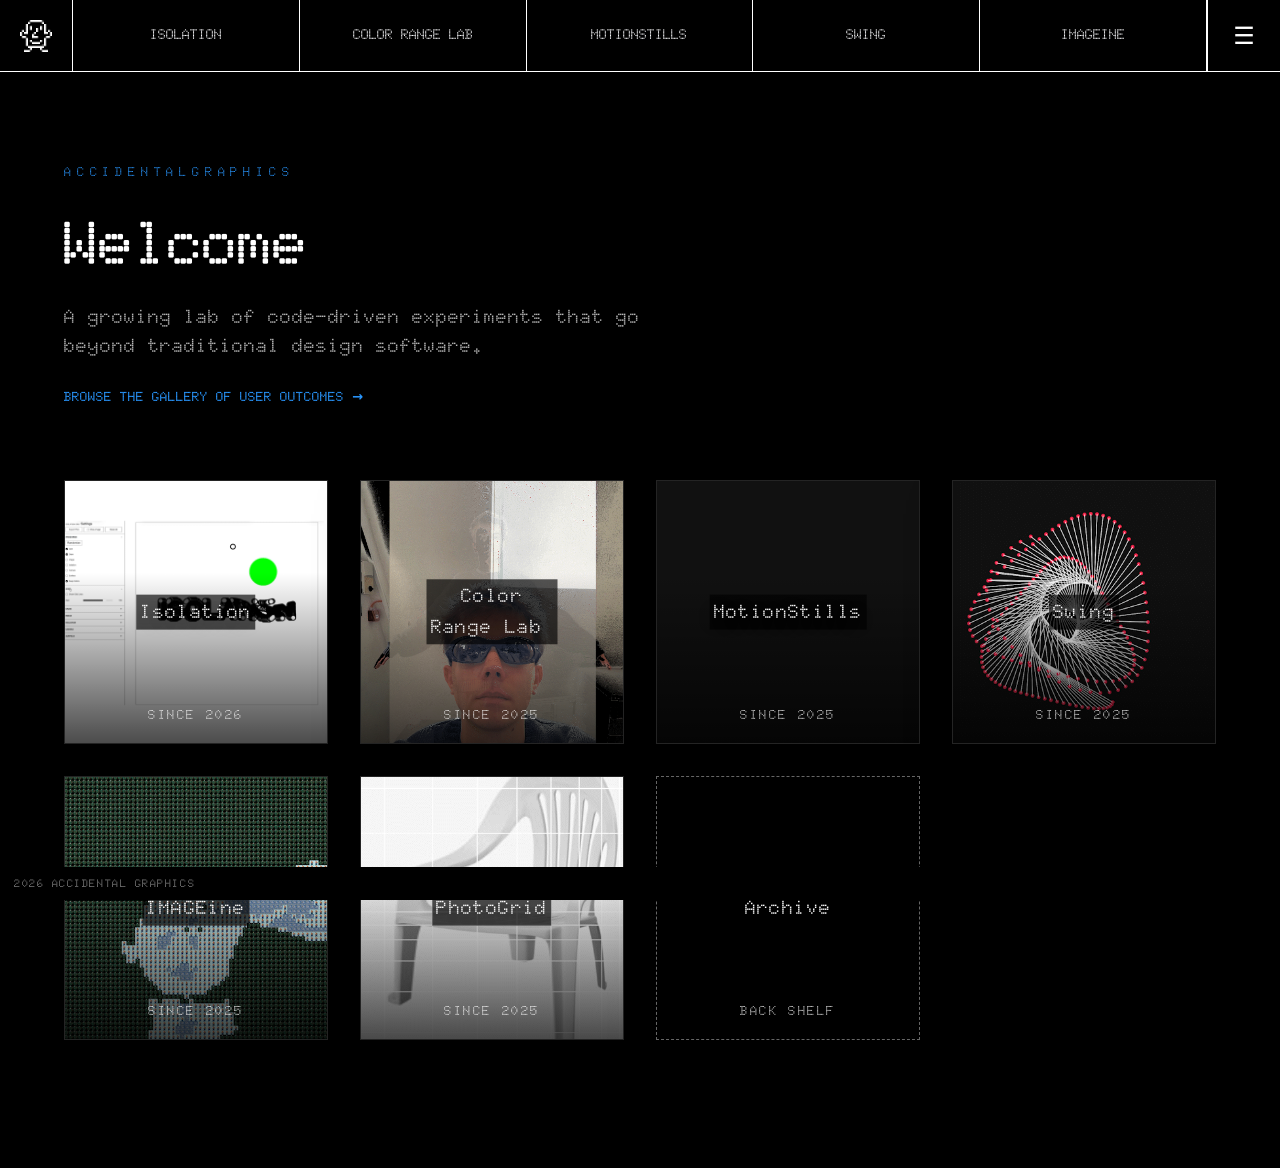
==== commit 8b13d43b: "about" ====
--- a/index.html
+++ b/index.html
@@ -26,7 +26,7 @@
     </div>
     <div class="app-grid" id="appGrid" role="list" aria-label="Available experiments"></div>
   </main>
-  <div class="app-year">2025 Accidental Graphics</div>
+  <div class="app-year">2026 Accidental Graphics</div>
 
   <script>
   window.addEventListener('DOMContentLoaded', () => {
--- a/css/nav.css
+++ b/css/nav.css
@@ -119,6 +119,17 @@
   border-left: 1px solid #fff;
 }
 
+#hamburgerMenu .hamburger-icon {
+  display: inline-block;
+  line-height: 1;
+  transition: transform 160ms steps(2, end);
+}
+
+#hamburgerMenu:hover .hamburger-icon,
+#hamburgerMenu:focus-visible .hamburger-icon {
+  transform: scale(0.65);
+}
+
 #hamburgerMenu:hover,
 #hamburgerMenu:focus-visible {
   background: #2997ff;
@@ -167,21 +178,13 @@
   background: #2997ff;
 }
 
-.stretch-text {
+.site-nav .stretch-text {
   display: inline-block;
   transform: scaleY(1);
   transform-origin: center;
   transition: transform 160ms steps(2, end);
 }
 
-button:hover .stretch-text,
-button:focus-visible .stretch-text,
-.file-button:hover .stretch-text,
-.file-button:focus-visible .stretch-text,
-.gallery-action:hover .stretch-text,
-.gallery-action:focus-visible .stretch-text,
-.home-gallery-link:hover .stretch-text,
-.home-gallery-link:focus-visible .stretch-text,
 .site-nav a:hover .stretch-text,
 .site-nav a:focus-visible .stretch-text {
   transform: scaleY(5);
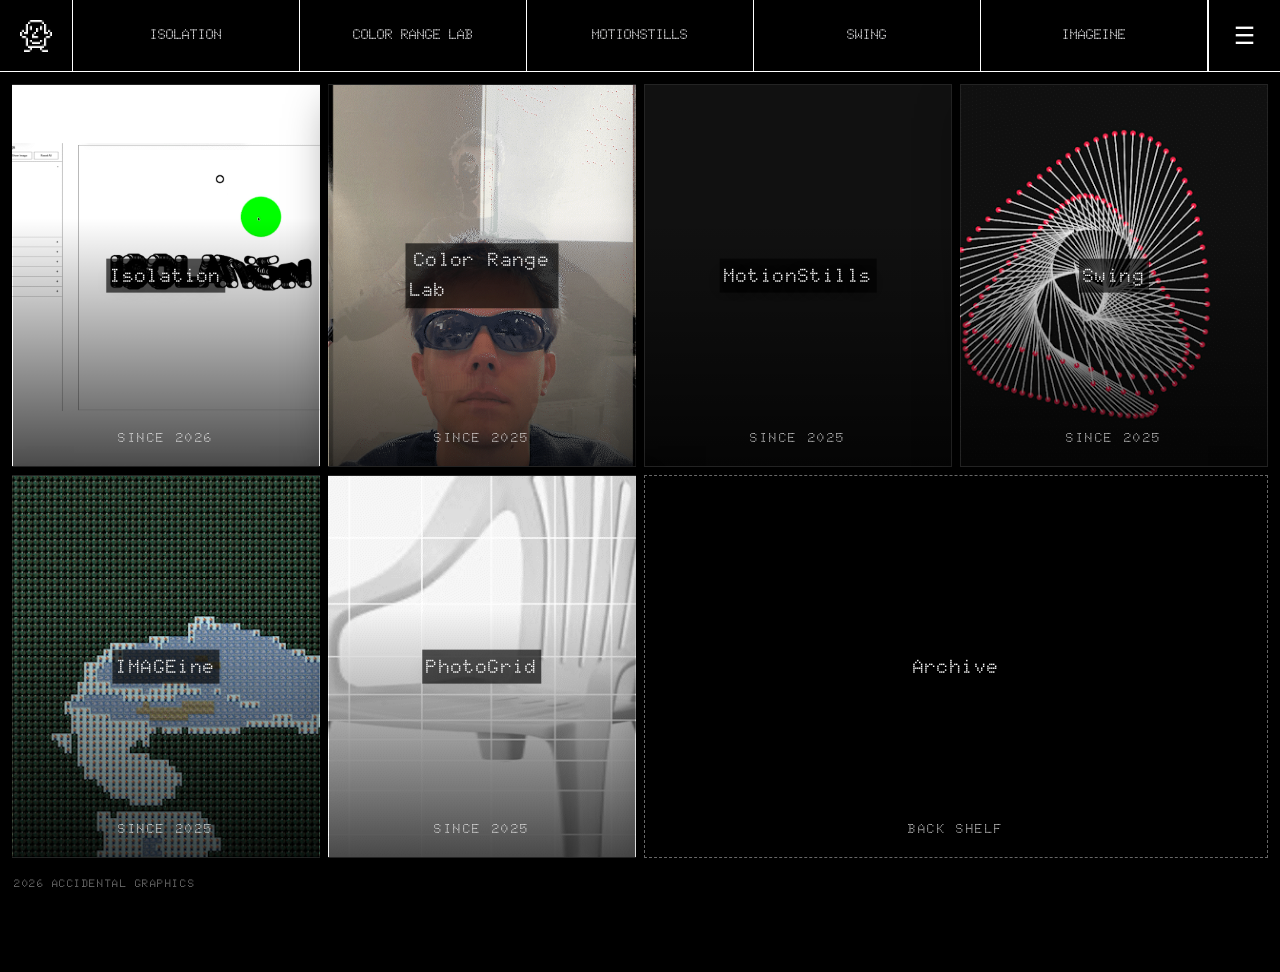
==== commit 5e745e84: "geen intro" ====
--- a/index.html
+++ b/index.html
@@ -18,12 +18,6 @@
 
 <body>
   <main class="app-grid-wrapper">
-    <div class="home-hero">
-      <p class="eyebrow eyebrow--brand">AccidentalGraphics</p>
-      <h1>Welcome</h1>
-      <p class="home-lede">A growing lab of code-driven experiments that go beyond traditional design software.</p>
-      <a class="home-gallery-link" href="gallery.html">Browse the gallery of user outcomes &rarr;</a>
-    </div>
     <div class="app-grid" id="appGrid" role="list" aria-label="Available experiments"></div>
   </main>
   <div class="app-year">2026 Accidental Graphics</div>
--- a/css/style.css
+++ b/css/style.css
@@ -67,6 +67,13 @@
   overflow: hidden;
 }
 
+button:disabled,
+input:disabled,
+select:disabled {
+  cursor: not-allowed;
+  opacity: 0.5;
+}
+
 body.buttonedit-page {
   overflow-x: hidden;
   overflow-y: auto;
@@ -137,6 +144,18 @@
   overflow: hidden;
 }
 @media (max-width: 900px) {
+  body.app-page {
+    height: auto;
+    min-height: 100dvh;
+    overflow-y: auto;
+  }
+
+  body.app-page #main {
+    height: auto;
+    min-height: calc(100dvh - 72px);
+    overflow: visible;
+  }
+
   #main {
     flex-direction: column;
     padding: 0 16px 24px;
@@ -218,6 +237,12 @@
     box-shadow: 0 20px 45px rgba(0, 0, 0, 0.35);
     overflow: visible;
     height: auto;
+  }
+
+  .canvas-stage,
+  body.app-page #main > canvas {
+    flex: none;
+    min-height: min(70dvh, 640px);
   }
 }
 
@@ -415,6 +440,8 @@
   display: flex;
   flex-direction: column;
   gap: 12px;
+  max-height: calc(100dvh - 40px);
+  overflow: hidden;
 }
 
 .sample-dialog__head {
@@ -430,6 +457,8 @@
   gap: 12px;
   width: 100%;
   max-height: 60vh;
+  min-height: 0;
+  flex: 1 1 auto;
   overflow-y: auto;
 }
 
@@ -477,6 +506,12 @@
   justify-content: flex-end;
   gap: 10px;
   flex-wrap: wrap;
+}
+
+.sample-dialog button:focus-visible,
+.sample-tile:focus-visible {
+  outline: 3px solid var(--blue-accent);
+  outline-offset: 2px;
 }
 
 .sample-preview {
@@ -1029,7 +1064,65 @@
 
 input[type=range]:focus-visible,
 .slider:focus-visible {
-  outline: none;
+  outline: 3px solid rgba(41, 151, 255, 0.65);
+  outline-offset: 2px;
+  border-radius: 999px;
+}
+
+@media (max-width: 480px) {
+  body {
+    padding-top: 60px;
+  }
+
+  body.app-page #main {
+    min-height: calc(100dvh - 60px);
+  }
+
+  #main {
+    gap: 16px;
+    padding-inline: 10px;
+  }
+
+  #controls {
+    padding: 14px;
+  }
+
+  .button-row,
+  .dual-upload {
+    flex-wrap: wrap;
+  }
+
+  .button-row > *,
+  .dual-upload > * {
+    flex: 1 1 140px;
+  }
+
+  .mode-buttons {
+    grid-template-columns: repeat(2, minmax(0, 1fr));
+  }
+
+  .sample-modal {
+    padding: 10px;
+  }
+
+  .sample-grid {
+    grid-template-columns: 1fr;
+  }
+}
+
+@media (prefers-reduced-motion: reduce) {
+  *,
+  *::before,
+  *::after {
+    scroll-behavior: auto !important;
+  }
+
+  button:hover,
+  input[type=file]:hover,
+  input[type=number]:hover,
+  #ui button:hover {
+    animation: none;
+  }
 }
 
 input[type=range]::-webkit-slider-runnable-track,
@@ -1138,74 +1231,18 @@
   width: 100%;
   max-width: none;
   margin: 0;
-  padding: clamp(32px, 6vw, 96px) clamp(16px, 5vw, 80px) clamp(64px, 10vw, 140px);
+  min-height: calc(100dvh - 72px);
+  padding: 12px 12px 42px;
   box-sizing: border-box;
-}
-
-.home-hero {
-  text-align: left;
-  color: #fff;
-  max-width: 900px;
-  margin: 0 0 clamp(32px, 6vw, 56px);
-}
-
-.home-hero .eyebrow--brand {
-  color: var(--blue-accent);
-}
-
-.home-hero h1 {
-  font-size: clamp(2.5rem, 8vw, 3.8rem);
-  margin: 0 0 0.75rem;
-  font-family: "Doto", system-ui;
-  font-weight: 900;
-  font-optical-sizing: auto;
-  font-style: normal;
-  font-variation-settings: "ROND" 70;
-  text-transform: none;
-  letter-spacing: -0.02em;
-}
-
-.home-hero .home-lede {
-  margin: 0;
-  color: rgba(255,255,255,0.72);
-  font-size: clamp(0.95rem, 2vw, 1.2rem);
-  max-width: 640px;
-  line-height: 1.5;
-  font-family: "Doto", system-ui;
-  font-weight: 700;
-  font-optical-sizing: auto;
-  font-style: normal;
-  font-variation-settings: "ROND" 0;
-}
-
-.home-gallery-link {
-  display: inline-flex;
-  align-items: center;
+  display: flex;
+}
+
+.app-grid {
+  flex: 1;
+  display: grid;
+  grid-template-columns: repeat(4, minmax(0, 1fr));
+  grid-template-rows: repeat(2, minmax(0, 1fr));
   gap: 8px;
-  margin-top: 12px;
-  font-size: 0.82rem;
-  letter-spacing: 0.18em;
-  text-transform: uppercase;
-  color: var(--blue-accent);
-  text-decoration: none;
-  padding-bottom: 2px;
-  border-bottom: 1px solid transparent;
-  font-family: "Doto", system-ui;
-  font-weight: 700;
-  font-optical-sizing: auto;
-  font-style: normal;
-  font-variation-settings: "ROND" 0;
-}
-
-.home-gallery-link:hover,
-.home-gallery-link:focus-visible {
-  border-color: var(--blue-accent);
-}
-
-.app-grid {
-  display: grid;
-  grid-template-columns: repeat(auto-fit, minmax(220px, 1fr));
-  gap: clamp(16px, 4vw, 32px);
   margin: 0;
   padding: 0;
   width: 100%;
@@ -1222,7 +1259,7 @@
   text-decoration: none;
   color: #fff;
   background: #111 center / cover no-repeat;
-  aspect-ratio: 1 / 1;
+  min-height: 0;
   border: 1px solid rgba(255, 255, 255, 0.08);
   box-shadow: 0 20px 40px rgba(0, 0, 0, 0.35);
   transition: transform 0.3s ease, border-color 0.3s ease, box-shadow 0.3s ease;
@@ -1248,7 +1285,8 @@
   font-weight: 700;
   letter-spacing: 0.02em;
   text-shadow: 0 6px 18px rgba(0,0,0,0.45);
-  transition: text-shadow 0.2s ease, color 0.2s ease;
+  transform-origin: center;
+  transition: transform 180ms steps(2, end), text-shadow 0.2s ease, color 0.2s ease;
   background: rgba(0, 0, 0, 0.65);
   padding: 2px 4px;
 }
@@ -1266,6 +1304,7 @@
 }
 
 .app-card--archive {
+  grid-column: span 2;
   background: black;
   border-style: dashed;
   border-color: rgba(255,255,255,0.4);
@@ -1275,7 +1314,9 @@
   opacity: 0.15;
 }
 
-.app-card:hover .app-card__label {
+.app-card:hover .app-card__label,
+.app-card:focus-visible .app-card__label {
+  transform: translate(-50%, -50%) scaleX(1.25) scaleY(7);
   color: #ffffff;
   text-shadow:
     -4px -4px 0 #fff,
@@ -1306,15 +1347,46 @@
     font-size: larger;
   }
 
+  .app-card:focus-visible {
+    transform: translateY(-6px);
+    border-color: rgba(41, 151, 255, 0.7);
+    box-shadow: 0 30px 50px rgba(0, 0, 0, 0.45);
+  }
+
   .app-card:hover::after {
     opacity: 0.2;
   }
 }
 
+@media (max-width: 960px) {
+  .app-grid {
+    grid-template-columns: repeat(3, minmax(0, 1fr));
+    grid-template-rows: repeat(3, minmax(0, 1fr));
+  }
+
+  .app-card--archive {
+    grid-column: span 3;
+  }
+}
+
 @media (max-width: 520px) {
+  .app-grid-wrapper {
+    min-height: calc(100dvh - 60px);
+    padding: 8px 8px 38px;
+  }
+
+  .app-grid {
+    grid-template-columns: repeat(2, minmax(0, 1fr));
+    grid-template-rows: none;
+    grid-auto-rows: minmax(180px, 1fr);
+  }
+
   .app-card {
-    aspect-ratio: 4 / 5;
     padding: 20px;
+  }
+
+  .app-card--archive {
+    grid-column: span 2;
   }
 }
 
@@ -2007,8 +2079,7 @@
 input[type="submit"],
 input[type="reset"],
 .file-button,
-.gallery-action,
-.home-gallery-link {
+.gallery-action {
   min-height: 48px !important;
   border-radius: 0 !important;
   font-family: var(--font-ui) !important;
--- a/css/nav.css
+++ b/css/nav.css
@@ -117,17 +117,19 @@
   user-select: none;
   color: white;
   border-left: 1px solid #fff;
+  border-top: 0;
+  border-right: 0;
+  border-bottom: 0;
+  border-radius: 0;
+  padding: 0;
+  background: #000;
+  box-shadow: none;
+  font-family: inherit;
 }
 
 #hamburgerMenu .hamburger-icon {
   display: inline-block;
   line-height: 1;
-  transition: transform 160ms steps(2, end);
-}
-
-#hamburgerMenu:hover .hamburger-icon,
-#hamburgerMenu:focus-visible .hamburger-icon {
-  transform: scale(0.65);
 }
 
 #hamburgerMenu:hover,
@@ -196,3 +198,36 @@
     display: none;
   }
 }
+
+@media (max-width: 480px) {
+  .site-nav {
+    height: 60px;
+    min-height: 60px;
+  }
+
+  .site-nav .nav-logo,
+  #hamburgerMenu {
+    width: 60px;
+    min-width: 60px;
+  }
+
+  #menuDropdown {
+    right: 8px;
+    max-height: calc(100dvh - 68px);
+    overflow-y: auto;
+  }
+}
+
+@media (prefers-reduced-motion: reduce) {
+  .site-nav *,
+  .site-nav *::before,
+  .site-nav *::after {
+    animation: none !important;
+    transition-duration: 0.01ms !important;
+  }
+
+  .site-nav a:hover .stretch-text,
+  .site-nav a:focus-visible .stretch-text {
+    transform: none;
+  }
+}
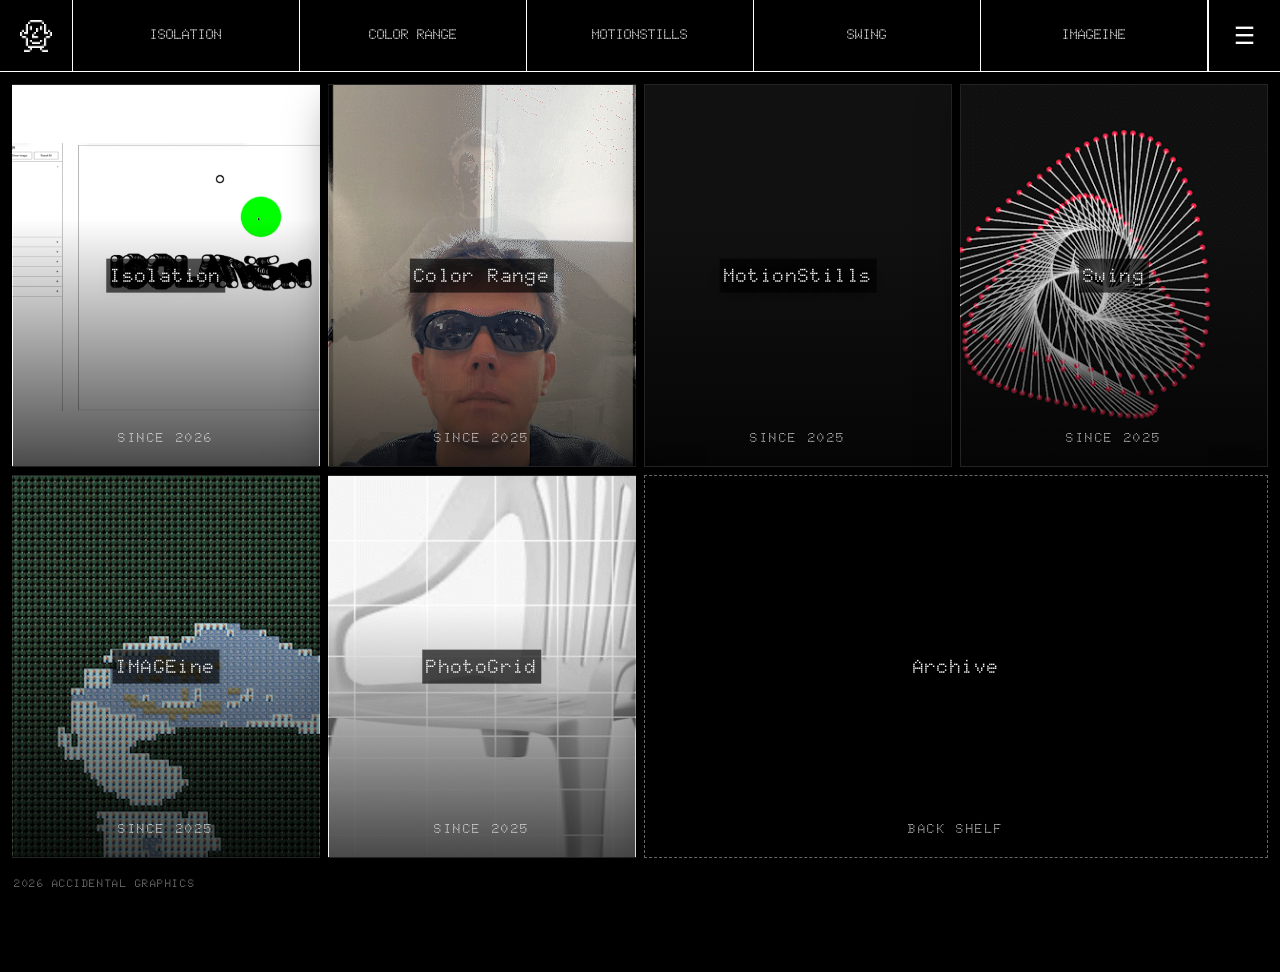
==== commit 462cf3e8: "changes" ====
--- a/index.html
+++ b/index.html
@@ -29,7 +29,7 @@
 
     const coverMap = {
       "Isolation": "images/page gifs/isolation.gif",
-      "Color Range Lab": "images/page gifs/colorrange.gif",
+      "Color Range": "images/page gifs/colorrange.gif",
       "Swing": "images/page gifs/swing.gif",
       "IMAGEine": "images/page gifs/IMAGEine.gif",
       "PhotoGrid": "images/page gifs/griddistort.gif",
--- a/css/style.css
+++ b/css/style.css
@@ -733,27 +733,13 @@
 input[type=file]:hover,
 input[type=number]:hover,
 #ui button:hover {
-  background: linear-gradient(270deg, var(--blue-accent), #0f0070, var(--blue-accent), #0f0070);
-  background-size: 400% 400%;
-  animation: gradientMove 4s ease infinite;
-  color: #ffffff;
+  background: rgba(255, 255, 255, 0.16);
+  color: #fff;
   box-shadow:
     0 2px 6px rgba(0, 0, 0, 0.1),
     inset 0 1px 0 rgba(255, 255, 255, 0.9);
   transform: translateY(-1px);
 }
-@keyframes gradientMove {
-  0% {
-    background-position: 0% 50%;
-  }
-  50% {
-    background-position: 100% 50%;
-  }
-  100% {
-    background-position: 0% 50%;
-  }
-}
-
 .file-button,
 button.file-button {
   background: rgba(255, 255, 255, 0.08);
@@ -1182,6 +1168,529 @@
 .slider:active::-moz-range-thumb {
   transform: scale(1.05);
   box-shadow: 0 12px 24px rgba(0, 0, 0, 0.45);
+}
+
+/* =========================================================
+   MOTION STILLS BLACK PANEL UI
+========================================================= */
+
+body.motion-page {
+  background: #000;
+  color: #fff;
+}
+
+body.motion-page #main {
+  gap: 0;
+  padding: 0 0 32px;
+  border-top: 1px solid rgba(255, 255, 255, 0.28);
+}
+
+body.motion-page #controls.motion-controls {
+  flex: 0 0 420px;
+  width: min(100%, 420px);
+  height: calc(100dvh - 72px);
+  padding: 0;
+  gap: 0;
+  border-right: 1px solid rgba(255, 255, 255, 0.28);
+  background: #000;
+}
+
+body.motion-page #controls.motion-controls,
+body.motion-page #controls.motion-controls *,
+body.panel-ui-page #controls,
+body.panel-ui-page #controls * {
+  box-sizing: border-box;
+}
+
+.motion-panel-header {
+  position: sticky;
+  top: 0;
+  z-index: 3;
+  display: grid;
+  grid-template-columns: minmax(0, 1fr);
+  gap: 10px;
+  width: 100%;
+  padding: 12px 16px;
+  border-bottom: 1px solid rgba(255, 255, 255, 0.28);
+  background: #000;
+}
+
+.motion-eyebrow,
+.motion-muted,
+.motion-meter {
+  margin: 0;
+  font-size: 12px;
+  line-height: 1.2;
+}
+
+.motion-eyebrow {
+  text-transform: uppercase;
+}
+
+.motion-page h1 {
+  margin: 0;
+  color: #fff;
+  font-size: 22px;
+  line-height: 1.1;
+  letter-spacing: 0;
+}
+
+.motion-file-button {
+  position: relative;
+  display: flex;
+  align-items: center;
+  justify-content: center;
+  height: 34px;
+  min-height: 34px;
+  width: 100%;
+  padding: 6px 5px;
+  border: 1px solid rgba(255, 255, 255, 0.7);
+  border-radius: 0;
+  color: #fff;
+  background: #000;
+  cursor: pointer;
+  font-size: 12px;
+  line-height: 1;
+  text-transform: uppercase;
+}
+
+.motion-file-button:hover,
+.motion-file-button:focus-within {
+  background: #fff;
+  color: #000;
+}
+
+.motion-file-button input {
+  position: absolute;
+  inset: 0;
+  opacity: 0;
+  cursor: pointer;
+}
+
+.motion-primary-actions {
+  display: grid;
+  grid-template-columns: repeat(2, minmax(0, 1fr));
+  gap: 6px;
+  width: 100%;
+  max-width: 100%;
+  padding: 0;
+  border-bottom: 0;
+  background: #000;
+}
+
+body.motion-page .motion-primary-actions button {
+  width: auto;
+  min-width: 0;
+  height: 34px;
+  min-height: 34px;
+  padding: 6px 5px;
+  line-height: 1.1;
+  white-space: normal;
+}
+
+body.motion-page button,
+body.motion-page input[type="number"],
+body.motion-page select {
+  min-height: 32px;
+  border: 1px solid rgba(255, 255, 255, 0.7);
+  border-radius: 0;
+  background: #000;
+  color: #fff;
+  box-shadow: none;
+  font-size: 12px;
+  line-height: 1;
+  text-transform: uppercase;
+  letter-spacing: 0;
+}
+
+body.motion-page button {
+  padding: 7px 9px;
+}
+
+body.motion-page button:hover,
+body.motion-page button:focus-visible {
+  background: #fff;
+  color: #000;
+  transform: none;
+  box-shadow: none;
+}
+
+.motion-group {
+  width: 100%;
+  border-bottom: 1px solid rgba(255, 255, 255, 0.28);
+}
+
+.motion-group > summary {
+  display: grid;
+  grid-template-columns: minmax(0, 1fr) auto;
+  align-items: center;
+  min-height: 42px;
+  padding: 0 16px;
+  cursor: pointer;
+  list-style: none;
+  font-size: 12px;
+  line-height: 1;
+  text-transform: uppercase;
+}
+
+.motion-group > summary::-webkit-details-marker {
+  display: none;
+}
+
+.motion-group > summary::after {
+  content: "+";
+  font-size: 18px;
+}
+
+.motion-group[open] > summary::after {
+  content: "-";
+}
+
+.motion-group-body {
+  display: grid;
+  gap: 10px;
+  padding: 0 16px 16px;
+}
+
+.motion-control {
+  display: grid;
+  grid-template-columns: 82px minmax(0, 1fr) 48px;
+  align-items: center;
+  gap: 10px;
+  min-height: 34px;
+}
+
+.motion-control label,
+.motion-control output,
+.motion-color-row label,
+.motion-check,
+.motion-meter,
+.motion-muted {
+  color: rgba(255, 255, 255, 0.9);
+  font-size: 12px;
+}
+
+.motion-control output,
+.motion-meter {
+  text-align: right;
+  font-variant-numeric: tabular-nums;
+}
+
+.motion-check,
+.motion-color-row {
+  display: flex;
+  align-items: center;
+  justify-content: space-between;
+  min-height: 30px;
+  gap: 10px;
+}
+
+.motion-check {
+  justify-content: flex-start;
+}
+
+.motion-check input {
+  width: 15px;
+  height: 15px;
+  margin: 0;
+  accent-color: #fff;
+}
+
+.motion-color-row input[type="color"] {
+  width: 48px;
+  height: 30px;
+  padding: 0;
+  border: 1px solid rgba(255, 255, 255, 0.7);
+  border-radius: 0;
+  background: #000;
+}
+
+.motion-layer-list {
+  display: grid;
+  gap: 8px;
+}
+
+.motion-layer {
+  display: grid;
+  gap: 8px;
+  padding: 8px;
+  border: 1px solid rgba(255, 255, 255, 0.32);
+}
+
+.motion-layer.is-active {
+  border-color: #fff;
+}
+
+.motion-layer__title {
+  justify-content: flex-start;
+  width: 100%;
+  text-align: left;
+}
+
+.motion-layer__actions {
+  display: grid;
+  grid-template-columns: repeat(4, minmax(0, 1fr));
+  gap: 6px;
+}
+
+body.motion-page .canvas-stage {
+  background: #000;
+  padding: 0;
+}
+
+body.motion-page #canvas {
+  width: auto;
+  height: auto;
+  max-width: 100%;
+  max-height: calc(100dvh - 104px);
+}
+
+@media (max-width: 900px) {
+  body.motion-page {
+    height: auto;
+    overflow-y: auto;
+  }
+
+  body.motion-page #main {
+    min-height: calc(100dvh - 60px);
+    padding-bottom: 32px;
+  }
+
+  body.motion-page #controls.motion-controls {
+    flex: none;
+    width: 100%;
+    height: auto;
+    border-right: 0;
+    border-bottom: 1px solid rgba(255, 255, 255, 0.28);
+    overflow: visible;
+  }
+
+  .motion-primary-actions {
+    grid-template-columns: repeat(2, minmax(0, 1fr));
+  }
+
+  body.motion-page button {
+    min-height: 40px;
+    padding-inline: 6px;
+  }
+
+  body.motion-page .canvas-stage {
+    min-height: 55dvh;
+    padding: 10px;
+  }
+
+  body.motion-page #canvas {
+    max-height: 58dvh;
+  }
+}
+
+@media (max-width: 520px) {
+  .motion-control {
+    grid-template-columns: 72px minmax(0, 1fr) 42px;
+    gap: 8px;
+  }
+
+  .motion-layer__actions {
+    grid-template-columns: repeat(2, minmax(0, 1fr));
+  }
+
+  body.motion-page .motion-primary-actions button {
+    min-height: 36px;
+  }
+}
+
+/* Shared black panel UI for active app pages except Swing */
+body.panel-ui-page {
+  background: #000;
+  color: #fff;
+}
+
+body.panel-ui-page #main {
+  gap: 0;
+  padding: 0 0 32px;
+  border-top: 1px solid rgba(255, 255, 255, 0.28);
+}
+
+body.panel-ui-page #controls {
+  flex: 0 0 420px;
+  width: min(100%, 420px);
+  height: calc(100dvh - 72px);
+  padding: 0;
+  gap: 0;
+  border-right: 1px solid rgba(255, 255, 255, 0.28);
+  background: #000;
+  border-radius: 0;
+  box-shadow: none;
+  color: #fff;
+}
+
+.panel-ui-header {
+  position: sticky;
+  top: 0;
+  z-index: 4;
+  display: grid;
+  grid-template-columns: minmax(0, 1fr);
+  gap: 10px;
+  width: 100%;
+  padding: 12px 16px;
+  border-bottom: 1px solid rgba(255, 255, 255, 0.28);
+  background: #000;
+}
+
+.panel-ui-hidden {
+  display: none !important;
+}
+
+body.panel-ui-page .file-button,
+body.panel-ui-page button.file-button,
+body.panel-ui-page button,
+body.panel-ui-page select,
+body.panel-ui-page input[type="number"],
+body.panel-ui-page input[type="file"] {
+  border: 1px solid rgba(255, 255, 255, 0.7);
+  border-radius: 0;
+  background: #000;
+  color: #fff;
+  box-shadow: none;
+  text-transform: uppercase;
+  letter-spacing: 0;
+  font-size: 12px;
+}
+
+body.panel-ui-page button,
+body.panel-ui-page .file-button {
+  min-height: 34px;
+  padding: 7px 9px;
+}
+
+body.panel-ui-page button:hover,
+body.panel-ui-page button:focus-visible,
+body.panel-ui-page .file-button:hover,
+body.panel-ui-page .file-button:focus-visible {
+  background: #fff;
+  color: #000;
+  transform: none;
+  box-shadow: none;
+}
+
+body.panel-ui-page #controls label,
+body.panel-ui-page #controls button,
+body.panel-ui-page #controls input[type="range"],
+body.panel-ui-page #controls input[type="number"],
+body.panel-ui-page #controls select {
+  width: 100%;
+}
+
+body.panel-ui-page .motion-primary-actions button {
+  width: auto;
+  min-width: 0;
+  padding: 6px 5px;
+  white-space: normal;
+}
+
+body.panel-ui-page .button-row {
+  gap: 6px;
+}
+
+body.panel-ui-page .mode-buttons {
+  grid-template-columns: repeat(3, minmax(0, 1fr));
+  gap: 6px;
+  margin-bottom: 0;
+}
+
+body.panel-ui-page .mode-btn {
+  border-radius: 0;
+  background: #000;
+  color: #fff;
+  border-color: rgba(255, 255, 255, 0.7);
+  box-shadow: none;
+}
+
+body.panel-ui-page .mode-btn:hover,
+body.panel-ui-page .mode-btn:focus-visible,
+body.panel-ui-page .mode-btn.is-active {
+  background: #fff;
+  color: #000;
+  border-color: #fff;
+  box-shadow: none;
+  transform: none;
+}
+
+body.panel-ui-page .layer-card,
+body.panel-ui-page .imgOrderItem,
+body.panel-ui-page #imgOrderContainer,
+body.panel-ui-page .img-order-placeholder,
+body.panel-ui-page .sample-preview {
+  border-radius: 0;
+  border-color: rgba(255, 255, 255, 0.32);
+  background: #000;
+  box-shadow: none;
+}
+
+body.panel-ui-page .layer-card.is-active {
+  border-color: #fff;
+  box-shadow: none;
+}
+
+body.panel-ui-page .layer-card__actions {
+  grid-template-columns: repeat(2, minmax(0, 1fr));
+  gap: 6px;
+}
+
+body.panel-ui-page .focus-row input[type="color"],
+body.panel-ui-page input[type="color"] {
+  border-radius: 0;
+  border: 1px solid rgba(255, 255, 255, 0.7);
+  background: #000;
+}
+
+body.panel-ui-page .canvas-stage,
+body.panel-ui-page #main > canvas {
+  background: #000;
+  padding: 0;
+}
+
+@media (max-width: 900px) {
+  body.panel-ui-page {
+    height: auto;
+    overflow-y: auto;
+  }
+
+  body.panel-ui-page #main {
+    min-height: calc(100dvh - 60px);
+    padding-bottom: 32px;
+  }
+
+  body.panel-ui-page #controls {
+    flex: none;
+    width: 100%;
+    height: auto;
+    border-right: 0;
+    border-bottom: 1px solid rgba(255, 255, 255, 0.28);
+    overflow: visible;
+  }
+
+  body.panel-ui-page button {
+    min-height: 40px;
+    padding-inline: 6px;
+  }
+
+  body.panel-ui-page .canvas-stage,
+  body.panel-ui-page #main > canvas {
+    min-height: 55dvh;
+  }
+
+  body.panel-ui-page .canvas-stage {
+    padding: 10px;
+  }
+}
+
+@media (max-width: 520px) {
+  body.panel-ui-page .motion-primary-actions,
+  body.panel-ui-page .layer-card__actions,
+  body.panel-ui-page .mode-buttons {
+    grid-template-columns: repeat(2, minmax(0, 1fr));
+  }
 }
 
 
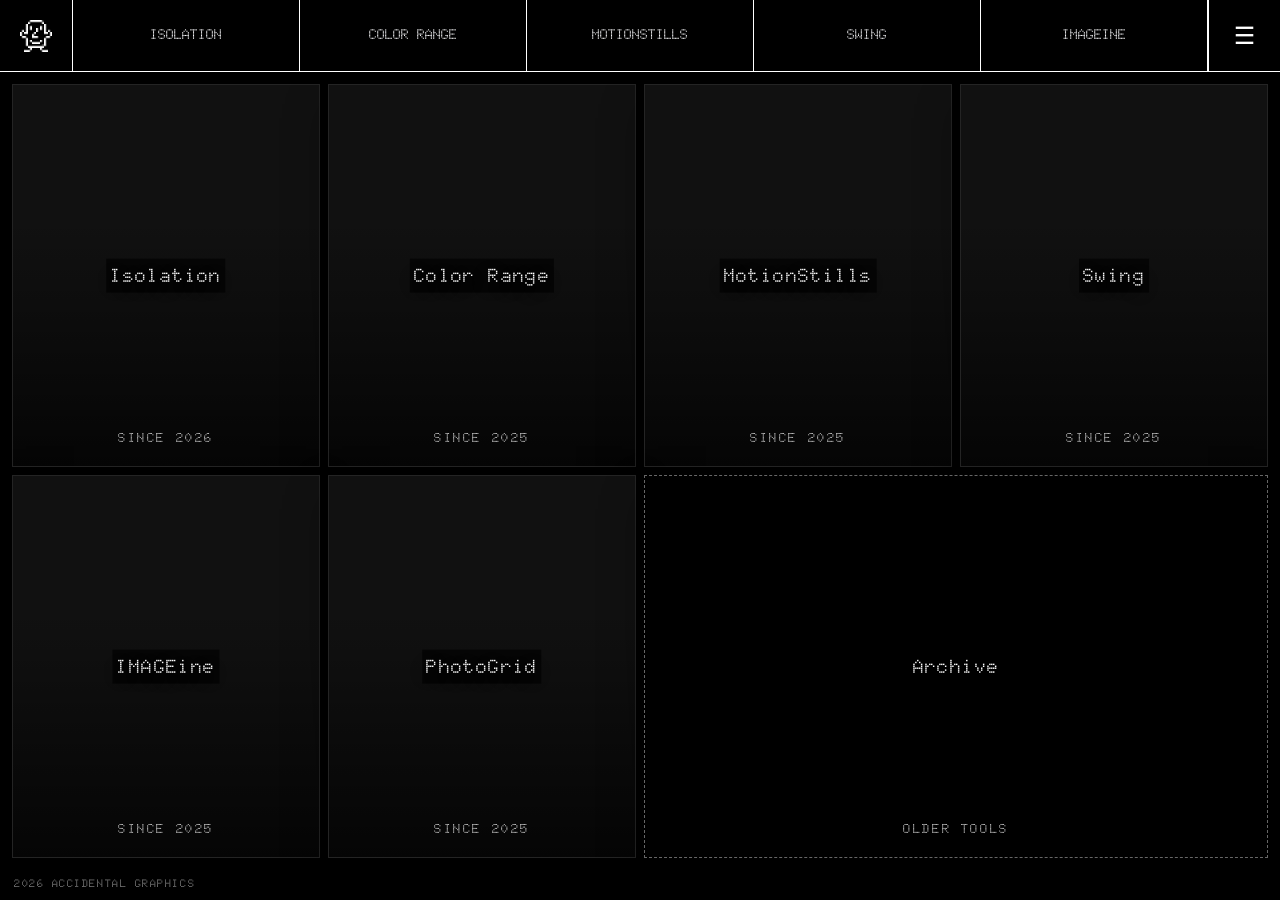
==== commit 89723c65: "Pages CMS for tools, gallery and about; lighter covers; homepage scroll fix - Tools, archive, galler" ====
--- a/index.html
+++ b/index.html
@@ -5,7 +5,7 @@
   <meta charset="utf-8">
   <meta name="viewport" content="width=device-width, initial-scale=1">
   <title>Accidental Graphics</title>
-  <meta name="description" content="Tool to make accidental graphics">
+  <meta name="description" content="Experimental browser tools for making graphics by accident. By Jorne Scholiers.">
   <link rel="stylesheet" href="css/style.css">
   <link rel="stylesheet" href="css/nav.css">
   <link rel="preconnect" href="https://fonts.googleapis.com">
@@ -16,7 +16,7 @@
   <script defer src="scripts/navMenu.js"></script>
 </head>
 
-<body>
+<body class="home-page">
   <main class="app-grid-wrapper">
     <div class="app-grid" id="appGrid" role="list" aria-label="Available experiments"></div>
   </main>
@@ -25,67 +25,77 @@
   <script>
   window.addEventListener('DOMContentLoaded', () => {
     const appGrid = document.getElementById('appGrid');
-    if (!appGrid) return;
+    if (!appGrid || !window.AGContent) return;
 
-    const coverMap = {
-      "Isolation": "images/page gifs/isolation.gif",
-      "Color Range": "images/page gifs/colorrange.gif",
-      "Swing": "images/page gifs/swing.gif",
-      "IMAGEine": "images/page gifs/IMAGEine.gif",
-      "PhotoGrid": "images/page gifs/griddistort.gif",
-      "MotionStills": "images/page gifs/motionbrush.gif",
+    const makeCard = ({ href, label, meta, cover, isVideo, extraClass }) => {
+      const card = document.createElement('a');
+      card.href = href;
+      card.className = `app-card${extraClass ? ` ${extraClass}` : ''}`;
+      card.setAttribute('role', 'listitem');
+      card.setAttribute('aria-label', label);
+
+      if (cover && isVideo) {
+        const video = document.createElement('video');
+        video.className = 'app-card__media';
+        ['muted', 'loop', 'autoplay', 'playsinline'].forEach(attr => video.setAttribute(attr, ''));
+        video.muted = true;
+        video.preload = 'auto';
+        video.setAttribute('aria-hidden', 'true');
+        video.src = `${cover}#t=0.001`;
+        card.appendChild(video);
+        video.addEventListener('canplay', () => video.play().catch(() => {}), { once: true });
+      } else if (cover) {
+        card.style.backgroundImage = `url("${cover}")`;
+      }
+
+      const labelEl = document.createElement('span');
+      labelEl.className = 'app-card__label';
+      labelEl.textContent = label;
+      card.appendChild(labelEl);
+
+      const metaEl = document.createElement('span');
+      metaEl.className = 'app-card__meta';
+      metaEl.textContent = meta;
+      card.appendChild(metaEl);
+      return card;
     };
-    const fallbackCover = "images/icon_Blue.png";
-    const apps = Array.isArray(window.APP_LINKS) ? window.APP_LINKS : [];
-    const activeApps = apps.filter(app => !app.archived);
 
-    if (!activeApps.length) {
-      const emptyState = document.createElement('p');
-      emptyState.className = 'home-empty';
-      emptyState.textContent = 'Experiments coming soon.';
-      appGrid.appendChild(emptyState);
-      return;
-    }
+    // The archive card fills the rest of the last row, whatever the number of tools.
+    const fitArchiveCard = () => {
+      const archiveCard = appGrid.querySelector('.app-card--archive');
+      if (!archiveCard) return;
+      const columns = getComputedStyle(appGrid).gridTemplateColumns.split(' ').filter(Boolean).length || 1;
+      const tools = appGrid.querySelectorAll('.app-card:not(.app-card--archive)').length;
+      const left = columns - (tools % columns);
+      archiveCard.style.gridColumn = `span ${left}`;
+    };
 
-    activeApps.forEach(app => {
-      const card = document.createElement('a');
-      card.href = app.url;
-      card.className = 'app-card';
-      card.setAttribute('role', 'listitem');
-      card.setAttribute('aria-label', `${app.name} experiment`);
-      card.style.backgroundImage = `url('${coverMap[app.name] || fallbackCover}')`;
+    AGContent.tools().then(tools => {
+      const activeTools = tools.filter(tool => !tool.archived);
+      appGrid.innerHTML = '';
 
-      const label = document.createElement('span');
-      label.className = 'app-card__label';
-      label.textContent = app.name;
-      card.appendChild(label);
+      activeTools.forEach(tool => {
+        appGrid.appendChild(makeCard({
+          href: tool.url,
+          label: tool.name,
+          meta: tool.year ? `Since ${tool.year}` : '',
+          cover: tool.cover || AGContent.resolve('images/icon_Blue.png'),
+          isVideo: tool.isVideo,
+        }));
+      });
 
-      const yearBadge = document.createElement('span');
-      yearBadge.className = 'app-card__meta';
-      const creationYear = app.year ? `Since ${app.year}` : 'Since 2025';
-      yearBadge.textContent = creationYear;
-      card.appendChild(yearBadge);
+      appGrid.appendChild(makeCard({
+        href: AGContent.resolve('archive.html'),
+        label: 'Archive',
+        meta: 'Older tools',
+        extraClass: 'app-card--archive',
+      }));
 
-      appGrid.appendChild(card);
+      fitArchiveCard();
+      window.addEventListener('resize', fitArchiveCard);
+    }).catch(() => {
+      appGrid.innerHTML = '<p class="home-empty">The tools could not be loaded. Try again in a moment.</p>';
     });
-
-    const archiveCard = document.createElement('a');
-    archiveCard.href = 'archive.html';
-    archiveCard.className = 'app-card app-card--archive';
-    archiveCard.setAttribute('role', 'listitem');
-    archiveCard.setAttribute('aria-label', 'Explore archived experiments');
-
-    const archiveLabel = document.createElement('span');
-    archiveLabel.className = 'app-card__label';
-    archiveLabel.textContent = 'Archive';
-    archiveCard.appendChild(archiveLabel);
-
-    const archiveMeta = document.createElement('span');
-    archiveMeta.className = 'app-card__meta';
-    archiveMeta.textContent = 'Back Shelf';
-    archiveCard.appendChild(archiveMeta);
-
-    appGrid.appendChild(archiveCard);
   });
   </script>
 </body>
--- a/css/style.css
+++ b/css/style.css
@@ -587,8 +587,6 @@
   margin-top: 32px;
   list-style: none;
   padding: 0;
-  max-height: calc(100vh - 220px);
-  overflow-y: auto;
   line-height: 1.6;
   text-align: left;
 }
@@ -838,24 +836,31 @@
 
 .canvas-prompt {
   position: absolute;
-  top: 18%;
+  top: 50%;
   left: 50%;
-  transform: translate(-50%, 0);
-  font-size: clamp(1.8rem, 8vw, 4.4rem);
-  letter-spacing: 0.4rem;
-  color: rgba(255, 255, 255, 0.18);
+  z-index: 2;
+  transform: translate(-50%, -50%);
+  width: max-content;
+  max-width: calc(100vw - 28px);
+  font-size: clamp(0.78rem, 3.4vw, 2.2rem);
+  line-height: 1;
+  letter-spacing: 0.04em;
+  white-space: nowrap;
+  color: rgba(255, 255, 255, 0.92);
   text-transform: uppercase;
   font-weight: 700;
   text-align: center;
   pointer-events: none;
   user-select: none;
   transition: opacity 0.35s ease, transform 0.35s ease;
-  padding: 0 12px;
+  padding: 12px 14px;
+  background: rgba(0, 0, 0, 0.62);
+  border: 1px solid rgba(255, 255, 255, 0.55);
 }
 
 .canvas-prompt.hidden {
   opacity: 0;
-  transform: translate(-50%, -14px);
+  transform: translate(-50%, calc(-50% - 14px));
 }
 
 #canvas,
@@ -1195,6 +1200,13 @@
   background: #000;
 }
 
+body.motion-page #controls.motion-controls::after {
+  content: "";
+  display: block;
+  flex: 0 0 96px;
+  min-height: 96px;
+}
+
 body.motion-page #controls.motion-controls,
 body.motion-page #controls.motion-controls *,
 body.panel-ui-page #controls,
@@ -1254,6 +1266,17 @@
   text-transform: uppercase;
 }
 
+.motion-file-button--primary {
+  height: 46px;
+  min-height: 46px;
+}
+
+.motion-file-button--webcam {
+  height: 26px;
+  min-height: 26px;
+  padding-block: 4px;
+}
+
 .motion-file-button:hover,
 .motion-file-button:focus-within {
   background: #fff;
@@ -1265,6 +1288,67 @@
   inset: 0;
   opacity: 0;
   cursor: pointer;
+}
+
+.motion-project-field {
+  display: grid;
+  grid-template-columns: 92px minmax(0, 1fr);
+  align-items: center;
+  gap: 8px;
+  width: 100%;
+}
+
+.motion-project-field label {
+  color: rgba(255, 255, 255, 0.9);
+  font-size: 12px;
+  line-height: 1.1;
+  text-transform: uppercase;
+}
+
+.motion-project-field input {
+  width: 100%;
+  height: 34px;
+  min-width: 0;
+  padding: 6px 8px;
+  border: 1px solid rgba(255, 255, 255, 0.7);
+  border-radius: 0;
+  background: #000;
+  color: #fff;
+  font: inherit;
+  font-size: 12px;
+}
+
+.motion-canvas-size {
+  display: grid;
+  grid-template-columns: 92px minmax(0, 1fr) minmax(0, 72px) minmax(0, 72px);
+  align-items: center;
+  gap: 8px;
+  width: 100%;
+}
+
+.motion-canvas-size label {
+  color: rgba(255, 255, 255, 0.9);
+  font-size: 12px;
+  line-height: 1.1;
+  text-transform: uppercase;
+}
+
+.motion-canvas-size select,
+.motion-canvas-size input {
+  width: 100%;
+  height: 34px;
+  min-width: 0;
+  padding: 6px 8px;
+  border: 1px solid rgba(255, 255, 255, 0.7);
+  border-radius: 0;
+  background: #000;
+  color: #fff;
+  font: inherit;
+  font-size: 12px;
+}
+
+.motion-group-body > #resetProjectBtn {
+  width: 100%;
 }
 
 .motion-primary-actions {
@@ -1362,7 +1446,9 @@
 
 .motion-control label,
 .motion-control output,
+.motion-value-input,
 .motion-color-row label,
+.motion-select-row label,
 .motion-check,
 .motion-meter,
 .motion-muted {
@@ -1371,18 +1457,140 @@
 }
 
 .motion-control output,
+.motion-value-input,
 .motion-meter {
   text-align: right;
   font-variant-numeric: tabular-nums;
 }
 
+body.motion-page .motion-control input[type="range"] {
+  width: 100%;
+  height: 30px;
+  min-height: 30px;
+  padding: 0;
+  border: 0;
+  background: transparent;
+  box-shadow: none;
+  accent-color: var(--blue-accent);
+  appearance: none;
+  -webkit-appearance: none;
+}
+
+body.motion-page .motion-control input[type="range"]:focus-visible {
+  outline: 2px solid var(--blue-accent);
+  outline-offset: 2px;
+}
+
+body.motion-page .motion-control input[type="range"]::-webkit-slider-runnable-track {
+  height: 8px;
+  border: 1px solid var(--blue-accent);
+  border-radius: 0;
+  background: #000;
+}
+
+body.motion-page .motion-control input[type="range"]::-webkit-slider-thumb {
+  -webkit-appearance: none;
+  width: 18px;
+  height: 18px;
+  margin-top: -6px;
+  border: 1px solid var(--blue-accent);
+  border-radius: 0;
+  background: var(--blue-accent);
+  box-shadow: none;
+}
+
+body.motion-page .motion-control input[type="range"]::-moz-range-track {
+  height: 8px;
+  border: 1px solid var(--blue-accent);
+  border-radius: 0;
+  background: #000;
+}
+
+body.motion-page .motion-control input[type="range"]::-moz-range-progress {
+  height: 8px;
+  border-radius: 0;
+  background: var(--blue-accent);
+}
+
+body.motion-page .motion-control input[type="range"]::-moz-range-thumb {
+  width: 18px;
+  height: 18px;
+  border: 1px solid var(--blue-accent);
+  border-radius: 0;
+  background: var(--blue-accent);
+  box-shadow: none;
+}
+
+.motion-value-input {
+  width: 100%;
+  min-width: 0;
+  height: 30px;
+  min-height: 30px;
+  padding: 4px 5px;
+  border: 1px solid rgba(255, 255, 255, 0.48);
+  border-radius: 0;
+  background: #000;
+  color: #fff;
+  font: inherit;
+  font-size: 12px;
+}
+
 .motion-check,
-.motion-color-row {
+.motion-color-row,
+.motion-select-row {
   display: flex;
   align-items: center;
   justify-content: space-between;
   min-height: 30px;
   gap: 10px;
+}
+
+.motion-select-row select {
+  width: min(150px, 55%);
+  height: 30px;
+  min-width: 0;
+  padding: 4px 8px;
+  border: 1px solid rgba(255, 255, 255, 0.7);
+  border-radius: 0;
+  background: #000;
+  color: #fff;
+  font: inherit;
+  font-size: 12px;
+}
+
+.motion-custom-shape {
+  display: grid;
+  gap: 8px;
+}
+
+.motion-custom-shape__top {
+  display: flex;
+  align-items: center;
+  justify-content: space-between;
+  gap: 10px;
+  color: rgba(255, 255, 255, 0.9);
+  font-size: 12px;
+}
+
+.motion-custom-shape__top span {
+  text-transform: uppercase;
+}
+
+.motion-custom-shape__top button {
+  width: auto;
+  min-height: 28px;
+  padding: 5px 10px;
+}
+
+.motion-custom-shape canvas {
+  width: 100%;
+  max-width: 160px;
+  aspect-ratio: 1;
+  height: auto;
+  border: 1px solid rgba(255, 255, 255, 0.7);
+  background: #000;
+  touch-action: none;
+  cursor: crosshair;
 }
 
 .motion-check {
@@ -1396,6 +1604,18 @@
   accent-color: #fff;
 }
 
+.motion-check input[id^="export"] {
+  accent-color: var(--blue-accent);
+}
+
+.motion-check:has(input[id^="export"]:checked) {
+  color: var(--blue-accent);
+}
+
+.motion-check:has(input[id^="export"]:checked) span {
+  color: var(--blue-accent);
+}
+
 .motion-color-row input[type="color"] {
   width: 48px;
   height: 30px;
@@ -1422,14 +1642,29 @@
 }
 
 .motion-layer__title {
-  justify-content: flex-start;
-  width: 100%;
+  width: 100%;
+  min-width: 0;
+  min-height: 32px;
+  padding: 6px 8px;
+  border: 1px solid rgba(255, 255, 255, 0.42);
+  border-radius: 0;
+  background: #000;
+  color: #fff;
+  font: inherit;
+  font-size: 12px;
+  line-height: 1.1;
   text-align: left;
+  text-transform: none;
+}
+
+.motion-layer__title:focus-visible {
+  outline: 2px solid rgba(255, 255, 255, 0.72);
+  outline-offset: 2px;
 }
 
 .motion-layer__actions {
   display: grid;
-  grid-template-columns: repeat(4, minmax(0, 1fr));
+  grid-template-columns: repeat(5, minmax(0, 1fr));
   gap: 6px;
 }
 
@@ -1736,6 +1971,12 @@
    HOME GRID
 ========================================================= */
 
+/* The 72px top padding is part of the body height, so the homepage
+   doesn't scroll into empty space when all tools fit on the screen. */
+body.home-page {
+  box-sizing: border-box;
+}
+
 .app-grid-wrapper {
   width: 100%;
   max-width: none;
@@ -1744,13 +1985,17 @@
   padding: 12px 12px 42px;
   box-sizing: border-box;
   display: flex;
-}
-
+  flex-shrink: 0; /* grow with the cards instead of squeezing them under the footer */
+}
+
+/* Two rows fill the screen. More tools add rows of the same height,
+   and only then the page scrolls. */
 .app-grid {
   flex: 1;
   display: grid;
   grid-template-columns: repeat(4, minmax(0, 1fr));
-  grid-template-rows: repeat(2, minmax(0, 1fr));
+  grid-auto-rows: max(160px, calc((100dvh - 72px - 54px - 8px) / 2));
+  align-content: start;
   gap: 8px;
   margin: 0;
   padding: 0;
@@ -1772,6 +2017,15 @@
   border: 1px solid rgba(255, 255, 255, 0.08);
   box-shadow: 0 20px 40px rgba(0, 0, 0, 0.35);
   transition: transform 0.3s ease, border-color 0.3s ease, box-shadow 0.3s ease;
+}
+
+.app-card__media {
+  position: absolute;
+  inset: 0;
+  width: 100%;
+  height: 100%;
+  object-fit: cover;
+  pointer-events: none;
 }
 
 .app-card::after {
@@ -1813,7 +2067,6 @@
 }
 
 .app-card--archive {
-  grid-column: span 2;
   background: black;
   border-style: dashed;
   border-color: rgba(255,255,255,0.4);
@@ -1870,11 +2123,7 @@
 @media (max-width: 960px) {
   .app-grid {
     grid-template-columns: repeat(3, minmax(0, 1fr));
-    grid-template-rows: repeat(3, minmax(0, 1fr));
-  }
-
-  .app-card--archive {
-    grid-column: span 3;
+    grid-auto-rows: max(160px, calc((100dvh - 72px - 54px - 16px) / 3));
   }
 }
 
@@ -1886,16 +2135,11 @@
 
   .app-grid {
     grid-template-columns: repeat(2, minmax(0, 1fr));
-    grid-template-rows: none;
     grid-auto-rows: minmax(180px, 1fr);
   }
 
   .app-card {
     padding: 20px;
-  }
-
-  .app-card--archive {
-    grid-column: span 2;
   }
 }
 
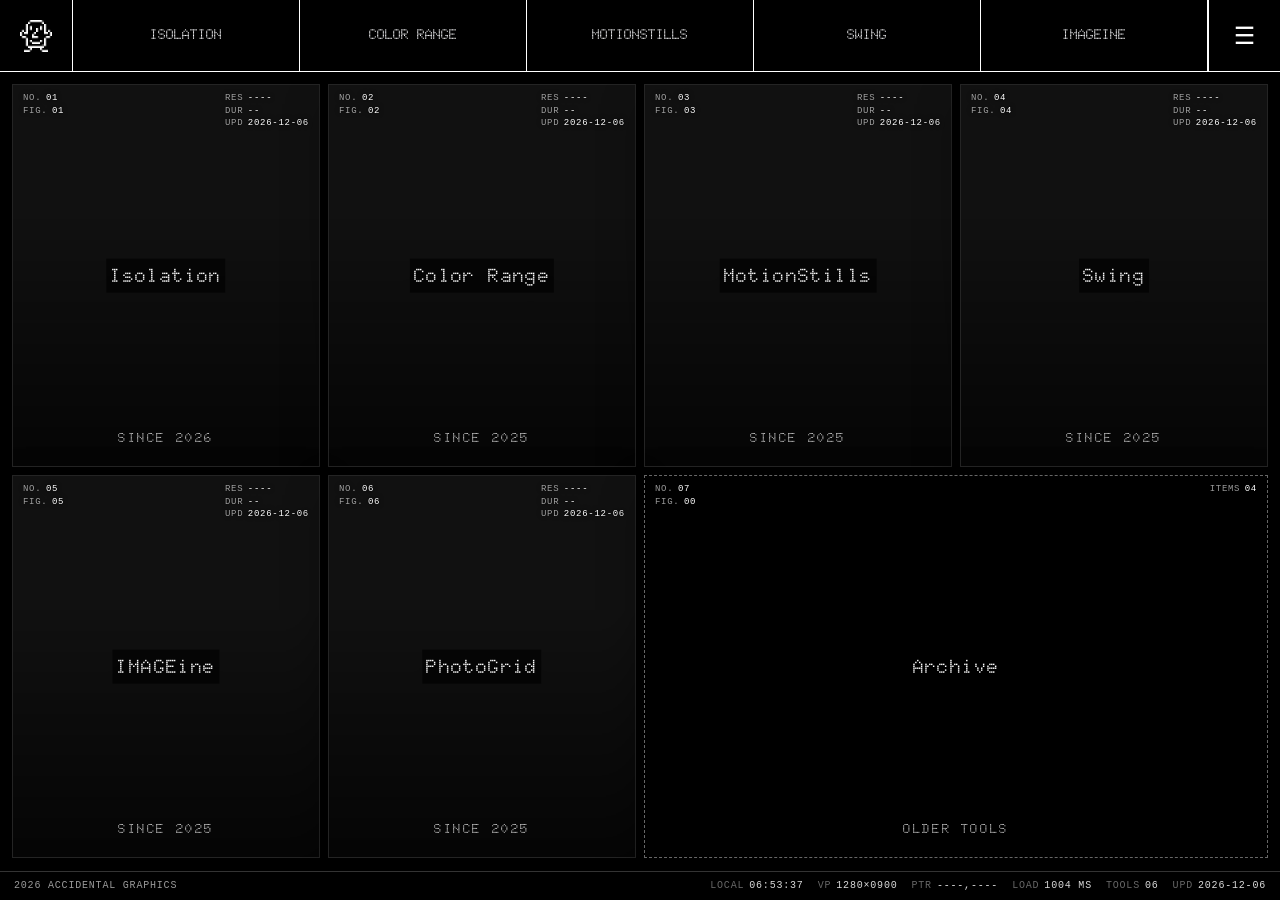
==== commit c1717428: "WIP: in-progress tool and site overhaul (checkpoint) Co-Authored-By: Claude Opus 5.5 <noreply@anthro" ====
--- a/index.html
+++ b/index.html
@@ -3,36 +3,95 @@
 
 <head>
   <meta charset="utf-8">
-  <meta name="viewport" content="width=device-width, initial-scale=1">
+  <meta name="viewport" content="width=device-width, initial-scale=1, viewport-fit=cover">
   <title>Accidental Graphics</title>
   <meta name="description" content="Experimental browser tools for making graphics by accident. By Jorne Scholiers.">
   <link rel="stylesheet" href="css/style.css">
   <link rel="stylesheet" href="css/nav.css">
+  <link rel="stylesheet" href="css/data.css">
   <link rel="preconnect" href="https://fonts.googleapis.com">
   <link rel="preconnect" href="https://fonts.gstatic.com" crossorigin>
   <link href="https://fonts.googleapis.com/css2?family=Doto:wght,ROND@100..900,0..100&display=swap" rel="stylesheet">
   <link rel="icon" type="image/png" sizes="16x16" href="images/face cursor.png">
   <script defer src="scripts/navConfig.js"></script>
   <script defer src="scripts/navMenu.js"></script>
+  <script src="scripts/dataLayer.js"></script>
 </head>
 
 <body class="home-page">
   <main class="app-grid-wrapper">
     <div class="app-grid" id="appGrid" role="list" aria-label="Available experiments"></div>
   </main>
-  <div class="app-year">2026 Accidental Graphics</div>
+  <div class="app-year" data-live>2026 Accidental Graphics</div>
 
   <script>
   window.addEventListener('DOMContentLoaded', () => {
     const appGrid = document.getElementById('appGrid');
     if (!appGrid || !window.AGContent) return;
 
-    const makeCard = ({ href, label, meta, cover, isVideo, extraClass }) => {
+    const pad = (n, w = 2) => String(n).padStart(w, '0');
+    const reduced = window.matchMedia('(prefers-reduced-motion: reduce)').matches;
+    const finePointer = window.matchMedia('(hover: hover) and (pointer: fine)').matches;
+
+    const dataLine = (key, value) => {
+      const line = document.createElement('span');
+      line.className = 'app-card__datum';
+      const k = document.createElement('span');
+      k.className = 'app-card__key';
+      k.textContent = key;
+      const v = document.createElement('span');
+      v.textContent = value;
+      line.append(k, v);
+      return { line, set: text => { v.textContent = text; } };
+    };
+
+    // Pauses covers that are off screen and tilts the cover / follows the pointer with the label.
+    const visibility = 'IntersectionObserver' in window
+      ? new IntersectionObserver(entries => entries.forEach(entry => {
+          const video = entry.target;
+          if (entry.isIntersecting) video.play().catch(() => {});
+          else video.pause();
+        }), { rootMargin: '120px' })
+      : null;
+
+    const addTilt = card => {
+      if (!finePointer || reduced) return;
+      card.addEventListener('pointermove', event => {
+        const box = card.getBoundingClientRect();
+        const x = (event.clientX - box.left) / box.width - 0.5;
+        const y = (event.clientY - box.top) / box.height - 0.5;
+        card.style.setProperty('--tx', x.toFixed(3));
+        card.style.setProperty('--ty', y.toFixed(3));
+      });
+      card.addEventListener('pointerleave', () => {
+        card.style.setProperty('--tx', 0);
+        card.style.setProperty('--ty', 0);
+      });
+    };
+
+    const makeCard = ({ href, label, meta, cover, isVideo, extraClass, index, year, fig }) => {
       const card = document.createElement('a');
       card.href = href;
       card.className = `app-card${extraClass ? ` ${extraClass}` : ''}`;
       card.setAttribute('role', 'listitem');
       card.setAttribute('aria-label', label);
+      card.style.setProperty('--i', index);
+
+      const stamp = document.createElement('span');
+      stamp.className = 'app-card__stamp';
+      stamp.setAttribute('aria-hidden', 'true');
+      const noLine = dataLine('NO.', pad(index + 1));
+      const figLine = dataLine('FIG.', pad(fig === undefined ? index + 1 : fig));
+      stamp.append(noLine.line, figLine.line);
+
+      const spec = document.createElement('span');
+      spec.className = 'app-card__spec';
+      spec.setAttribute('aria-hidden', 'true');
+      const sizeLine = dataLine('RES', '----');
+      const timeLine = dataLine('DUR', '--');
+      const updLine = dataLine('UPD', '----');
+      if (cover && isVideo) spec.append(sizeLine.line, timeLine.line, updLine.line);
+      else spec.append(dataLine('ITEMS', year || '--').line);
 
       if (cover && isVideo) {
         const video = document.createElement('video');
@@ -44,6 +103,16 @@
         video.src = `${cover}#t=0.001`;
         card.appendChild(video);
         video.addEventListener('canplay', () => video.play().catch(() => {}), { once: true });
+        video.addEventListener('loadedmetadata', () => {
+          sizeLine.set(`${video.videoWidth}×${video.videoHeight}`);
+          timeLine.set(`${video.duration.toFixed(1)} S`);
+        }, { once: true });
+        if (visibility) visibility.observe(video);
+        // Real last-updated date of the cover file, when the server tells us.
+        fetch(cover, { method: 'HEAD' }).then(res => {
+          const modified = new Date(res.headers.get('last-modified'));
+          if (!isNaN(modified)) updLine.set(`${modified.getFullYear()}-${pad(modified.getMonth() + 1)}-${pad(modified.getDate())}`);
+        }).catch(() => {});
       } else if (cover) {
         card.style.backgroundImage = `url("${cover}")`;
       }
@@ -56,7 +125,8 @@
       const metaEl = document.createElement('span');
       metaEl.className = 'app-card__meta';
       metaEl.textContent = meta;
-      card.appendChild(metaEl);
+      card.append(metaEl, stamp, spec);
+      addTilt(card);
       return card;
     };
 
@@ -74,10 +144,12 @@
       const activeTools = tools.filter(tool => !tool.archived);
       appGrid.innerHTML = '';
 
-      activeTools.forEach(tool => {
+      activeTools.forEach((tool, index) => {
         appGrid.appendChild(makeCard({
           href: tool.url,
           label: tool.name,
+          index,
+          year: tool.year,
           meta: tool.year ? `Since ${tool.year}` : '',
           cover: tool.cover || AGContent.resolve('images/icon_Blue.png'),
           isVideo: tool.isVideo,
@@ -87,6 +159,9 @@
       appGrid.appendChild(makeCard({
         href: AGContent.resolve('archive.html'),
         label: 'Archive',
+        index: activeTools.length,
+        fig: 0,
+        year: String(tools.filter(tool => tool.archived).length).padStart(2, '0'),
         meta: 'Older tools',
         extraClass: 'app-card--archive',
       }));
--- a/css/style.css
+++ b/css/style.css
@@ -1,7 +1,7 @@
 @import url('https://fonts.googleapis.com/css2?family=Doto:wght,ROND@100..900,100&display=swap');
 
 :root {
-  --cursor-default: url('images/face cursor.png') 16 16, auto;
+  --cursor-default: url('../images/face cursor.png') 16 16, auto;
   --font-ui: "Doto", system-ui;
   --color-text: #111;
   --color-bg: #000;
@@ -21,15 +21,8 @@
 
 /* Cursor when hovering over selectable items */
 .imgOrderItem:hover {
-  cursor: url('images/face cursor.png') 16 16, pointer;
-}
-
-/* Cursor when actively selecting (dragging or mousedown) */
-body.selecting, #canvas.selecting, #imgOrderContainer.selecting {
-  cursor: url('images/face cursor.png') 16 16, grab;
-}
-
-
+  cursor: url('../images/face cursor.png') 16 16, pointer;
+}
 
 /* =========================================================
    GLOBAL STYLES
@@ -122,6 +115,11 @@
   background: #000;
   padding: 8px 14px;
   text-align: left;
+}
+
+.app-year[data-live] span {
+  font-weight: 400;
+  font-variation-settings: normal;
 }
 
 
@@ -301,17 +299,6 @@
   cursor: pointer;
 }
 
-.dual-upload {
-  display: flex;
-  gap: 12px;
-  width: 100%;
-  margin: 8px 0 16px;
-}
-
-.dual-upload > * {
-  flex: 1;
-}
-
 .sample-loader {
   display: flex;
   flex-wrap: wrap;
@@ -348,19 +335,6 @@
 .sample-loader--carousel {
   flex-direction: column;
   align-items: flex-start;
-}
-
-.sample-loader--images {
-  flex-direction: column;
-  align-items: stretch;
-}
-
-.sample-loader--images select {
-  width: 100%;
-}
-
-.sample-loader--images .sample-preview {
-  max-width: none;
 }
 
 .sample-carousel-controls {
@@ -579,10 +553,6 @@
   margin-bottom: 12px;
 }
 
-.eyebrow--brand {
-  color: var(--blue-accent);
-}
-
 .archive-list {
   margin-top: 32px;
   list-style: none;
@@ -672,24 +642,6 @@
   opacity: 0;
   pointer-events: none;
   transition: opacity 0.25s ease;
-}
-
-/* Canvas stage */
-#canvasArea {
-  flex: 1;
-  width: 100%;
-  display: flex;
-  align-items: center;
-  justify-content: center;
-  padding: 10px;
-  box-sizing: border-box;
-  min-height: 0;
-}
-
-@media (max-width: 900px) {
-  #canvasArea {
-    padding: 0;
-  }
 }
 
 /* Interactive elements */
@@ -1078,13 +1030,11 @@
     padding: 14px;
   }
 
-  .button-row,
-  .dual-upload {
+  .button-row {
     flex-wrap: wrap;
   }
 
-  .button-row > *,
-  .dual-upload > * {
+  .button-row > * {
     flex: 1 1 140px;
   }
 
@@ -1977,6 +1927,15 @@
   box-sizing: border-box;
 }
 
+@media (max-width: 768px) {
+  /* Let the document itself scroll on phones (works with the collapsing browser bars). */
+  body.home-page {
+    height: auto;
+    min-height: 100dvh;
+    overflow-y: visible;
+  }
+}
+
 .app-grid-wrapper {
   width: 100%;
   max-width: none;
@@ -2017,6 +1976,15 @@
   border: 1px solid rgba(255, 255, 255, 0.08);
   box-shadow: 0 20px 40px rgba(0, 0, 0, 0.35);
   transition: transform 0.3s ease, border-color 0.3s ease, box-shadow 0.3s ease;
+  -webkit-tap-highlight-color: transparent;
+  /* Page entry: tiles settle in one after another (uses the individual `translate`, so hover keeps `transform`). */
+  animation: ag-card-in 520ms var(--ag-ease-out, cubic-bezier(.22, 1, .36, 1)) both;
+  animation-delay: calc(var(--i, 0) * 60ms);
+}
+
+@keyframes ag-card-in {
+  from { opacity: 0; translate: 0 14px; }
+  to { opacity: 1; translate: 0 0; }
 }
 
 .app-card__media {
@@ -2026,6 +1994,46 @@
   height: 100%;
   object-fit: cover;
   pointer-events: none;
+  transform: perspective(800px) rotateX(calc(var(--ty, 0) * -3deg)) rotateY(calc(var(--tx, 0) * 3deg)) scale(1);
+  transition: transform 600ms var(--ag-ease-out, cubic-bezier(.22, 1, .36, 1));
+}
+
+/* Catalogue data on every tile: NO./FIG. top left, RES/DUR/UPD top right (real values from the cover). */
+.app-card__stamp,
+.app-card__spec {
+  position: absolute;
+  top: 8px;
+  z-index: 1;
+  display: flex;
+  flex-direction: column;
+  gap: 1px;
+  font-family: var(--ag-data-font, ui-monospace, Menlo, Consolas, monospace);
+  font-size: 9px;
+  font-weight: 400;
+  line-height: 1.3;
+  letter-spacing: 0.08em;
+  font-variant-numeric: tabular-nums;
+  text-transform: uppercase;
+  color: #fff;
+  text-shadow: 0 0 2px #000, 0 0 5px rgba(0, 0, 0, 0.8);
+  pointer-events: none;
+  white-space: nowrap;
+}
+
+.app-card__stamp { left: 10px; }
+.app-card__spec { right: 10px; text-align: right; }
+
+.app-card__datum,
+.app-card__datum span {
+  font-family: inherit;
+  font-size: inherit;
+  font-weight: inherit;
+  font-variation-settings: normal;
+}
+
+.app-card__key {
+  margin-right: 0.5em;
+  opacity: 0.6;
 }
 
 .app-card::after {
@@ -2042,6 +2050,9 @@
   top: 50%;
   left: 50%;
   transform: translate(-50%, -50%);
+  translate: calc(var(--tx, 0) * 10px) calc(var(--ty, 0) * 8px);
+  width: max-content;
+  max-width: calc(100% - 16px);
   z-index: 1;
   text-align: center;
   font-size: 1.2rem;
@@ -2049,7 +2060,7 @@
   letter-spacing: 0.02em;
   text-shadow: 0 6px 18px rgba(0,0,0,0.45);
   transform-origin: center;
-  transition: transform 180ms steps(2, end), text-shadow 0.2s ease, color 0.2s ease;
+  transition: transform 180ms steps(2, end), translate 500ms var(--ag-ease-out, cubic-bezier(.22, 1, .36, 1)), text-shadow 0.2s ease, color 0.2s ease;
   background: rgba(0, 0, 0, 0.65);
   padding: 2px 4px;
 }
@@ -2064,6 +2075,7 @@
   letter-spacing: 0.12em;
   text-transform: uppercase;
   color: rgba(255,255,255,0.8);
+  white-space: nowrap;
 }
 
 .app-card--archive {
@@ -2076,6 +2088,7 @@
   opacity: 0.15;
 }
 
+@media (hover: hover) {
 .app-card:hover .app-card__label,
 .app-card:focus-visible .app-card__label {
   transform: translate(-50%, -50%) scaleX(1.25) scaleY(7);
@@ -2092,6 +2105,7 @@
      0    0   6px rgba(0,0,0,0.45);
   background: transparent;
 }
+}
 
 .home-empty {
   grid-column: 1 / -1;
@@ -2118,6 +2132,10 @@
   .app-card:hover::after {
     opacity: 0.2;
   }
+
+  .app-card:hover .app-card__media {
+    transform: perspective(800px) rotateX(calc(var(--ty, 0) * -3deg)) rotateY(calc(var(--tx, 0) * 3deg)) scale(1.06);
+  }
 }
 
 @media (max-width: 960px) {
@@ -2133,13 +2151,59 @@
     padding: 8px 8px 38px;
   }
 
+  /* Square tiles that fit their content, so the whole catalogue incl. the Archive tile is in reach. */
+  .app-grid-wrapper {
+    padding-bottom: calc(46px + env(safe-area-inset-bottom));
+    padding-left: max(8px, env(safe-area-inset-left));
+    padding-right: max(8px, env(safe-area-inset-right));
+  }
+
   .app-grid {
     grid-template-columns: repeat(2, minmax(0, 1fr));
-    grid-auto-rows: minmax(180px, 1fr);
+    grid-auto-rows: auto;
+    gap: 6px;
   }
 
   .app-card {
-    padding: 20px;
+    padding: 12px;
+    aspect-ratio: 1 / 0.92;
+  }
+
+  .app-card--archive {
+    aspect-ratio: auto;
+    min-height: 104px;
+  }
+
+  .app-card__label {
+    font-size: clamp(0.8rem, 4.2vw, 1rem);
+    line-height: 1.25;
+    text-wrap: balance;
+  }
+
+  .app-card__meta {
+    bottom: 10px;
+    font-size: 0.62rem;
+    letter-spacing: 0.08em;
+  }
+
+  .app-card__stamp { left: 7px; top: 6px; font-size: 8px; }
+  .app-card__spec { right: 7px; top: 6px; font-size: 8px; }
+  .app-card__spec .app-card__datum:nth-child(3) { display: none; }
+}
+
+@media (prefers-reduced-motion: reduce) {
+  .app-card {
+    animation: none;
+  }
+
+  .app-card__media {
+    transition: none;
+    transform: none !important;
+  }
+
+  .app-card__label {
+    transition: none;
+    translate: none;
   }
 }
 
@@ -2203,27 +2267,6 @@
 
 .control-block input[type=range] {
   width: 100%;
-}
-
-.control-toggle {
-  width: 100%;
-  margin-top: 12px;
-  display: flex;
-  align-items: center;
-  gap: 10px;
-  font-size: 0.9rem;
-  color: rgba(255, 255, 255, 0.85);
-  cursor: pointer;
-}
-
-.control-toggle input {
-  accent-color: var(--blue-accent);
-}
-
-.control-note {
-  margin-top: 12px;
-  font-size: 0.85rem;
-  color: rgba(255, 255, 255, 0.6);
 }
 
 .button-lab__indicator,
@@ -2540,26 +2583,6 @@
   border-color: var(--blue-accent);
 }
 
-.gallery-guidelines {
-  list-style: none;
-  padding: 0;
-  margin: clamp(20px, 4vw, 32px) 0 0 0;
-  display: grid;
-  grid-template-columns: repeat(auto-fit, minmax(220px, 1fr));
-  gap: 12px;
-}
-
-.gallery-guidelines li {
-  border: 1px solid rgba(255, 255, 255, 0.12);
-  border-radius: 0;
-  padding: 14px 18px;
-  background: rgba(255, 255, 255, 0.02);
-  font-size: 0.85rem;
-  letter-spacing: 0.05em;
-  text-transform: uppercase;
-  color: rgba(255,255,255,0.85);
-}
-
 .gallery-grid {
   display: grid;
   grid-template-columns: repeat(auto-fit, minmax(300px, 1fr));
@@ -2633,12 +2656,6 @@
 .gallery-card__credit a:visited,
 .gallery-card__tool a:visited {
   color: var(--blue-accent);
-}
-
-.gallery-empty {
-  margin: 16px 0 0;
-  color: rgba(255,255,255,0.55);
-  font-size: 0.9rem;
 }
 
 /* =========================================================
--- a/css/nav.css
+++ b/css/nav.css
@@ -21,6 +21,10 @@
   border-bottom: 1px solid #fff;
   font-family: "Doto", system-ui;
   font-variation-settings: "ROND" 0;
+  /* Notch / landscape safe areas (viewport-fit=cover). */
+  padding-left: env(safe-area-inset-left);
+  padding-right: env(safe-area-inset-right);
+  -webkit-tap-highlight-color: transparent;
 }
 
 .site-nav nav {
@@ -153,6 +157,31 @@
 
 #menuDropdown.is-open {
   display: block;
+  animation: ag-menu-open var(--ag-dur-3, 420ms) var(--ag-ease-out, cubic-bezier(.22, 1, .36, 1)) both;
+}
+
+/* Secondary motion: the panel unrolls, then the links follow one after another. */
+#menuDropdown.is-open a {
+  animation: ag-menu-item 360ms var(--ag-ease-out, cubic-bezier(.22, 1, .36, 1)) both;
+  animation-delay: calc(60ms + var(--i, 0) * 45ms);
+}
+
+@keyframes ag-menu-open {
+  from { clip-path: inset(0 0 100% 0); }
+  to { clip-path: inset(0 0 0 0); }
+}
+
+@keyframes ag-menu-item {
+  from { opacity: 0; transform: translateX(10px); }
+  to { opacity: 1; transform: none; }
+}
+
+#hamburgerMenu .hamburger-icon {
+  transition: transform var(--ag-dur-3, 420ms) var(--ag-ease-spring, cubic-bezier(.34, 1.56, .64, 1));
+}
+
+#hamburgerMenu.is-open .hamburger-icon {
+  transform: rotate(90deg);
 }
 
 #menuDropdown a {
@@ -212,13 +241,35 @@
   }
 
   #menuDropdown {
-    right: 8px;
+    right: max(8px, env(safe-area-inset-right));
     max-height: calc(100dvh - 68px);
     overflow-y: auto;
   }
 }
 
+@media (max-width: 768px), (pointer: coarse) {
+  #menuDropdown a {
+    min-height: 52px;
+    font-size: 1rem;
+  }
+
+  #hamburgerMenu {
+    touch-action: manipulation;
+  }
+}
+
+@media (max-width: 768px) {
+  #menuDropdown {
+    min-width: min(240px, calc(100vw - 16px));
+  }
+}
+
 @media (prefers-reduced-motion: reduce) {
+  #menuDropdown.is-open,
+  #menuDropdown.is-open a {
+    animation: none !important;
+  }
+
   .site-nav *,
   .site-nav *::before,
   .site-nav *::after {
@@ -231,3 +282,72 @@
     transform: none;
   }
 }
+
+/* Cursor trail (made in navMenu.js). Fixed, so moving the mouse never makes the page longer. */
+.cursor-trail {
+  position: fixed;
+  top: 0;
+  left: 0;
+  width: 0;
+  height: 0;
+  pointer-events: none;
+}
+
+/* Live data strip in the footer (made in navMenu.js for .app-year[data-live]). */
+.app-year[data-live] {
+  justify-content: space-between;
+  gap: 16px;
+  font-family: var(--ag-data-font, ui-monospace, Menlo, Consolas, monospace);
+  font-variant-numeric: tabular-nums;
+  font-size: 10px;
+  letter-spacing: 0.08em;
+  line-height: 1.25;
+  font-weight: 400;
+  border-top: 1px solid rgba(255, 255, 255, 0.2);
+  padding-left: max(14px, env(safe-area-inset-left));
+  padding-right: max(14px, env(safe-area-inset-right));
+  padding-bottom: calc(8px + env(safe-area-inset-bottom));
+  box-sizing: border-box;
+}
+
+.app-year__label {
+  white-space: nowrap;
+}
+
+.app-year__data {
+  display: flex;
+  gap: 14px;
+  white-space: nowrap;
+  min-width: 0;
+  overflow: hidden;
+}
+
+.app-year__key {
+  margin-right: 0.5em;
+  color: rgba(255, 255, 255, 0.4);
+}
+
+.app-year__value {
+  color: rgba(255, 255, 255, 0.85);
+}
+
+@media (max-width: 900px) {
+  .app-year__item--ptr,
+  .app-year__item--upd {
+    display: none;
+  }
+}
+
+@media (max-width: 600px) {
+  .app-year__item--load {
+    display: none;
+  }
+
+  .app-year__label {
+    display: none;
+  }
+
+  .app-year[data-live] {
+    justify-content: center;
+  }
+}
--- a/css/data.css
+++ b/css/data.css
@@ -0,0 +1,207 @@
+/* Accidental Graphics: shared data layer + motion tokens.
+   Used together with scripts/dataLayer.js (API documented there). Include in every page's <head>:
+     <link rel="stylesheet" href="../css/data.css">
+   Colours come from --ag-data-fg / --ag-data-dim (default: currentColor), so the same classes work on the
+   dark apps (white on black) and on Isolation (black on white). Override them on any ancestor. */
+
+:root {
+  /* Motion tokens */
+  --ag-ease-out: cubic-bezier(.22, 1, .36, 1);
+  --ag-ease-spring: cubic-bezier(.34, 1.56, .64, 1);
+  --ag-dur-1: 120ms;
+  --ag-dur-2: 220ms;
+  --ag-dur-3: 420ms;
+
+  /* Data aesthetic */
+  --ag-data-fg: currentColor;
+  --ag-data-dim: color-mix(in srgb, currentColor 55%, transparent);
+  --ag-data-font: ui-monospace, "SFMono-Regular", Menlo, Consolas, "Liberation Mono", monospace;
+  --ag-data-size: 10px;
+  --ag-data-track: .08em;
+  --ag-data-line: 1px;
+}
+
+@media (prefers-reduced-motion: reduce) {
+  :root {
+    --ag-dur-1: 0ms;
+    --ag-dur-2: 0ms;
+    --ag-dur-3: 0ms;
+  }
+}
+
+/* ---------- Base mono label ---------- */
+.ag-mono,
+.ag-readout,
+.ag-hud,
+.ag-fig,
+.ag-tag {
+  font-family: var(--ag-data-font);
+  font-size: var(--ag-data-size);
+  font-variant-numeric: tabular-nums;
+  letter-spacing: var(--ag-data-track);
+  line-height: 1.25;
+  text-transform: uppercase;
+}
+
+/* ---------- Readout: LABEL 042 PX ---------- */
+.ag-readout {
+  display: inline-flex;
+  align-items: baseline;
+  gap: .5em;
+  color: var(--ag-data-fg);
+  white-space: nowrap;
+}
+.ag-readout__label,
+.ag-readout__unit { color: var(--ag-data-dim); }
+.ag-readout__value { display: inline-block; font-weight: 500; }
+/* A readout that AGData.readouts() put into a slider's <label>: sits at its right edge. */
+.ag-readout--in-label { float: right; margin-left: auto; padding-left: .75em; }
+.ag-readout--after { margin-left: .5em; }
+
+/* ---------- Number tick (AGData.tick(el) alternates the two classes to restart it) ---------- */
+@keyframes ag-tick-a { from { transform: translateY(-.35em); opacity: .35; } to { transform: none; opacity: 1; } }
+@keyframes ag-tick-b { from { transform: translateY(-.35em); opacity: .35; } to { transform: none; opacity: 1; } }
+.ag-tick-a { animation: ag-tick-a var(--ag-dur-2) var(--ag-ease-out); }
+.ag-tick-b { animation: ag-tick-b var(--ag-dur-2) var(--ag-ease-out); }
+.ag-readout .ag-tick-a,
+.ag-readout .ag-tick-b { display: inline-block; }
+
+/* ---------- Specimen tag: SPEC. ISO-0007 ---------- */
+.ag-tag {
+  display: inline-block;
+  padding: 1px 5px;
+  border: var(--ag-data-line) solid var(--ag-data-fg);
+  color: var(--ag-data-fg);
+}
+
+/* ---------- Figure caption: FIG. 01 — ... ---------- */
+.ag-fig { color: var(--ag-data-dim); }
+.ag-fig::before { content: attr(data-fig) " \2014  "; color: var(--ag-data-fg); }
+.ag-fig:not([data-fig])::before { content: none; }
+
+/* ---------- Dashed guide (horizontal by default) ---------- */
+.ag-guide {
+  border: 0;
+  border-top: var(--ag-data-line) dashed var(--ag-data-dim);
+  margin: 0;
+}
+.ag-guide--v { border-top: 0; border-left: var(--ag-data-line) dashed var(--ag-data-dim); align-self: stretch; }
+
+/* ---------- Registration / crop marks: put .ag-reg.ag-reg--tl etc. in a positioned box ---------- */
+.ag-reg {
+  position: absolute;
+  width: 14px;
+  height: 14px;
+  pointer-events: none;
+  color: var(--ag-data-fg);
+}
+.ag-reg::before,
+.ag-reg::after { content: ""; position: absolute; background: currentColor; }
+.ag-reg::before { left: 0; right: 0; top: 50%; height: var(--ag-data-line); }
+.ag-reg::after { top: 0; bottom: 0; left: 50%; width: var(--ag-data-line); }
+.ag-reg--tl { left: -7px; top: -7px; }
+.ag-reg--tr { right: -7px; top: -7px; }
+.ag-reg--bl { left: -7px; bottom: -7px; }
+.ag-reg--br { right: -7px; bottom: -7px; }
+
+/* ---------- Edge tick ruler: --ag-tick = minor spacing (CSS px), major every 10 ---------- */
+.ag-ruler {
+  --ag-tick: 10px;
+  position: absolute;
+  pointer-events: none;
+  color: var(--ag-data-fg);
+  opacity: .7;
+}
+.ag-ruler--top,
+.ag-ruler--bottom {
+  left: 0;
+  right: 0;
+  height: 7px;
+  background:
+    repeating-linear-gradient(to right, currentColor 0 1px, transparent 1px calc(var(--ag-tick) * 10)) top left / 100% 7px no-repeat,
+    repeating-linear-gradient(to right, currentColor 0 1px, transparent 1px var(--ag-tick)) top left / 100% 3px no-repeat;
+}
+.ag-ruler--top { top: 0; }
+.ag-ruler--bottom { bottom: 0; transform: scaleY(-1); }
+.ag-ruler--left,
+.ag-ruler--right {
+  top: 0;
+  bottom: 0;
+  width: 7px;
+  background:
+    repeating-linear-gradient(to bottom, currentColor 0 1px, transparent 1px calc(var(--ag-tick) * 10)) top left / 7px 100% no-repeat,
+    repeating-linear-gradient(to bottom, currentColor 0 1px, transparent 1px var(--ag-tick)) top left / 3px 100% no-repeat;
+}
+.ag-ruler--left { left: 0; }
+.ag-ruler--right { right: 0; transform: scaleX(-1); }
+
+/* ---------- HUD overlay (AGData.hud) ---------- */
+.ag-hud {
+  position: absolute;
+  inset: 0;
+  z-index: 5;
+  pointer-events: none;
+  user-select: none;
+  color: var(--ag-data-fg);
+  overflow: visible;
+  contain: layout style;
+}
+.ag-hud--fixed { position: fixed; inset: auto; }
+/* Readable over any artwork: white + difference = inverse of what is underneath. */
+.ag-hud--blend { --ag-data-fg: #fff; --ag-data-dim: rgba(255, 255, 255, .6); mix-blend-mode: difference; }
+.ag-hud__frame { position: absolute; }
+.ag-hud__slot {
+  position: absolute;
+  display: flex;
+  flex-direction: column;
+  gap: 2px;
+  max-width: 48%;
+  padding: 12px 14px;
+}
+.ag-hud__slot--tl { left: 0; top: 0; align-items: flex-start; }
+.ag-hud__slot--tr { right: 0; top: 0; align-items: flex-end; text-align: right; }
+.ag-hud__slot--bl { left: 0; bottom: 0; align-items: flex-start; }
+.ag-hud__slot--br { right: 0; bottom: 0; align-items: flex-end; text-align: right; }
+.ag-hud .ag-readout { gap: .45em; }
+.ag-hud--cramped .ag-hud__slot { display: none; }
+
+/* Global D toggle: fades every .ag-data element. */
+.ag-data {
+  transition: opacity var(--ag-dur-2) var(--ag-ease-out), visibility 0s linear 0s;
+}
+html.ag-data-hidden .ag-data {
+  opacity: 0;
+  visibility: hidden;
+  transition: opacity var(--ag-dur-2) var(--ag-ease-out), visibility 0s linear var(--ag-dur-2);
+}
+@media (max-width: 480px) {
+  .ag-hud { --ag-data-size: 9px; }
+  .ag-hud__slot { padding: 8px 10px; }
+}
+
+/* ---------- Secondary motion (html.ag-motion is set by dataLayer.js; remove it to opt out) ----------
+   Uses the independent `scale` property and animations, so it never overrides an app's own `transform`
+   or `transition` declarations. :where() keeps the hover easing at zero specificity. */
+@keyframes ag-press { to { scale: .97; } }
+@keyframes ag-release { from { scale: .97; } 55% { scale: 1.015; } to { scale: 1; } }
+html.ag-motion :is(button, input[type="button"], input[type="submit"], .ag-pressable):not(:disabled):active {
+  animation: ag-press var(--ag-dur-1) var(--ag-ease-out) forwards;
+}
+html.ag-motion .ag-released { animation: ag-release var(--ag-dur-3) var(--ag-ease-out); }
+:where(html.ag-motion) :where(button, a, select, summary, input, label, .ag-pressable) {
+  transition:
+    color var(--ag-dur-2) var(--ag-ease-out),
+    background-color var(--ag-dur-2) var(--ag-ease-out),
+    border-color var(--ag-dur-2) var(--ag-ease-out),
+    box-shadow var(--ag-dur-2) var(--ag-ease-out),
+    opacity var(--ag-dur-2) var(--ag-ease-out),
+    outline-offset var(--ag-dur-1) var(--ag-ease-out);
+}
+:where(html.ag-motion) :where(button, a, select, summary, input):focus-visible { outline-offset: 2px; }
+
+@media (prefers-reduced-motion: reduce) {
+  html.ag-motion :is(button, input[type="button"], input[type="submit"], .ag-pressable):active,
+  html.ag-motion .ag-released,
+  .ag-tick-a,
+  .ag-tick-b { animation: none; }
+}
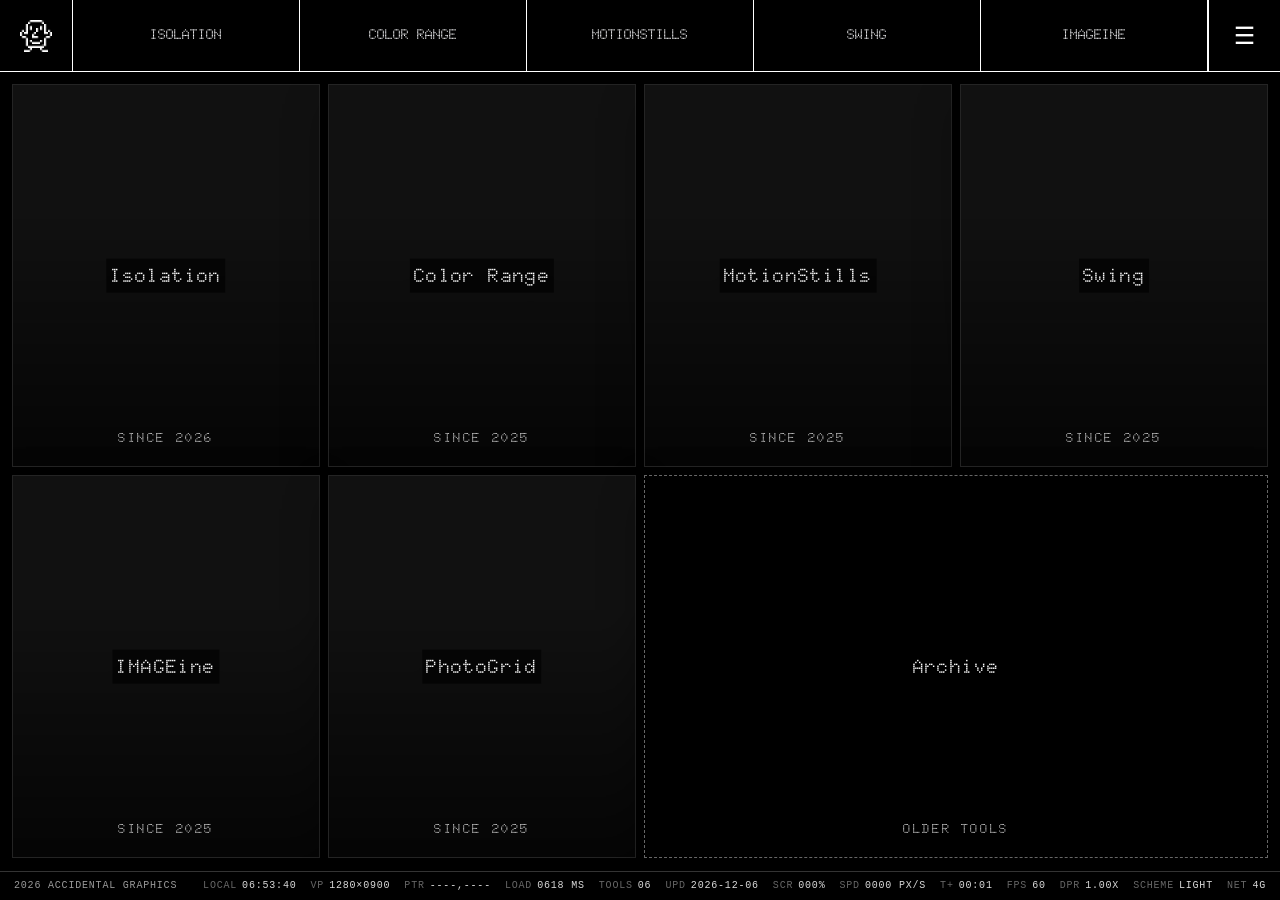
==== commit 538e9944: "Site: drop tile and catalogue tags, richer footer data strip, about fits the screen, no custom curso" ====
--- a/index.html
+++ b/index.html
@@ -29,21 +29,8 @@
     const appGrid = document.getElementById('appGrid');
     if (!appGrid || !window.AGContent) return;
 
-    const pad = (n, w = 2) => String(n).padStart(w, '0');
     const reduced = window.matchMedia('(prefers-reduced-motion: reduce)').matches;
     const finePointer = window.matchMedia('(hover: hover) and (pointer: fine)').matches;
-
-    const dataLine = (key, value) => {
-      const line = document.createElement('span');
-      line.className = 'app-card__datum';
-      const k = document.createElement('span');
-      k.className = 'app-card__key';
-      k.textContent = key;
-      const v = document.createElement('span');
-      v.textContent = value;
-      line.append(k, v);
-      return { line, set: text => { v.textContent = text; } };
-    };
 
     // Pauses covers that are off screen and tilts the cover / follows the pointer with the label.
     const visibility = 'IntersectionObserver' in window
@@ -69,29 +56,13 @@
       });
     };
 
-    const makeCard = ({ href, label, meta, cover, isVideo, extraClass, index, year, fig }) => {
+    const makeCard = ({ href, label, meta, cover, isVideo, extraClass, index }) => {
       const card = document.createElement('a');
       card.href = href;
       card.className = `app-card${extraClass ? ` ${extraClass}` : ''}`;
       card.setAttribute('role', 'listitem');
       card.setAttribute('aria-label', label);
       card.style.setProperty('--i', index);
-
-      const stamp = document.createElement('span');
-      stamp.className = 'app-card__stamp';
-      stamp.setAttribute('aria-hidden', 'true');
-      const noLine = dataLine('NO.', pad(index + 1));
-      const figLine = dataLine('FIG.', pad(fig === undefined ? index + 1 : fig));
-      stamp.append(noLine.line, figLine.line);
-
-      const spec = document.createElement('span');
-      spec.className = 'app-card__spec';
-      spec.setAttribute('aria-hidden', 'true');
-      const sizeLine = dataLine('RES', '----');
-      const timeLine = dataLine('DUR', '--');
-      const updLine = dataLine('UPD', '----');
-      if (cover && isVideo) spec.append(sizeLine.line, timeLine.line, updLine.line);
-      else spec.append(dataLine('ITEMS', year || '--').line);
 
       if (cover && isVideo) {
         const video = document.createElement('video');
@@ -103,16 +74,7 @@
         video.src = `${cover}#t=0.001`;
         card.appendChild(video);
         video.addEventListener('canplay', () => video.play().catch(() => {}), { once: true });
-        video.addEventListener('loadedmetadata', () => {
-          sizeLine.set(`${video.videoWidth}×${video.videoHeight}`);
-          timeLine.set(`${video.duration.toFixed(1)} S`);
-        }, { once: true });
         if (visibility) visibility.observe(video);
-        // Real last-updated date of the cover file, when the server tells us.
-        fetch(cover, { method: 'HEAD' }).then(res => {
-          const modified = new Date(res.headers.get('last-modified'));
-          if (!isNaN(modified)) updLine.set(`${modified.getFullYear()}-${pad(modified.getMonth() + 1)}-${pad(modified.getDate())}`);
-        }).catch(() => {});
       } else if (cover) {
         card.style.backgroundImage = `url("${cover}")`;
       }
@@ -125,7 +87,7 @@
       const metaEl = document.createElement('span');
       metaEl.className = 'app-card__meta';
       metaEl.textContent = meta;
-      card.append(metaEl, stamp, spec);
+      card.appendChild(metaEl);
       addTilt(card);
       return card;
     };
@@ -149,7 +111,6 @@
           href: tool.url,
           label: tool.name,
           index,
-          year: tool.year,
           meta: tool.year ? `Since ${tool.year}` : '',
           cover: tool.cover || AGContent.resolve('images/icon_Blue.png'),
           isVideo: tool.isVideo,
@@ -160,8 +121,6 @@
         href: AGContent.resolve('archive.html'),
         label: 'Archive',
         index: activeTools.length,
-        fig: 0,
-        year: String(tools.filter(tool => tool.archived).length).padStart(2, '0'),
         meta: 'Older tools',
         extraClass: 'app-card--archive',
       }));
--- a/css/style.css
+++ b/css/style.css
@@ -1,7 +1,6 @@
 @import url('https://fonts.googleapis.com/css2?family=Doto:wght,ROND@100..900,100&display=swap');
 
 :root {
-  --cursor-default: url('../images/face cursor.png') 16 16, auto;
   --font-ui: "Doto", system-ui;
   --color-text: #111;
   --color-bg: #000;
@@ -12,16 +11,9 @@
   --button-card-scale: 1;
 }
 
-/* Default cursor for your app */
-body,
-#canvas,
-#imgOrderContainer {
-  cursor: var(--cursor-default);
-}
-
 /* Cursor when hovering over selectable items */
 .imgOrderItem:hover {
-  cursor: url('../images/face cursor.png') 16 16, pointer;
+  cursor: pointer;
 }
 
 /* =========================================================
@@ -33,7 +25,6 @@
 }
 
 body {
-  cursor: var(--cursor-default);
   margin: 0;
   padding: 72px 0 0 0;
   font-family: var(--font-ui);
@@ -553,8 +544,67 @@
   margin-bottom: 12px;
 }
 
+/* Catalogue table: NO. | SPECIMEN | DESCRIPTION | YEAR */
+.page-tag {
+  display: flex;
+  justify-content: space-between;
+  gap: 16px;
+  max-width: 900px;
+  margin: 0 0 14px;
+  padding-bottom: 6px;
+  border-bottom: 1px solid rgba(255, 255, 255, 0.25);
+  font-family: var(--ag-data-font, ui-monospace, Menlo, Consolas, monospace);
+  font-size: 10px;
+  font-weight: 400;
+  letter-spacing: 0.08em;
+  line-height: 1.3;
+  color: rgba(255, 255, 255, 0.6);
+  font-variant-numeric: tabular-nums;
+}
+
+.page-tag span {
+  font-weight: 400;
+  font-variation-settings: normal;
+}
+
+.title-count {
+  display: block;
+  margin-top: 10px;
+  font-family: var(--ag-data-font, ui-monospace, Menlo, Consolas, monospace);
+  font-size: 10px;
+  font-weight: 400;
+  font-variation-settings: normal;
+  letter-spacing: 0.08em;
+  color: rgba(255, 255, 255, 0.6);
+  font-variant-numeric: tabular-nums;
+}
+
+.archive-head,
+.archive-details {
+  display: grid;
+  grid-template-columns: 48px 120px minmax(0, 1fr) 56px;
+  gap: 16px;
+  align-items: start;
+}
+
+.archive-head {
+  padding: 6px 0;
+  border-top: 1px solid rgba(255, 255, 255, 0.25);
+  border-bottom: 1px solid rgba(255, 255, 255, 0.25);
+  font-family: var(--ag-data-font, ui-monospace, Menlo, Consolas, monospace);
+  font-size: 10px;
+  font-weight: 400;
+  letter-spacing: 0.08em;
+  color: rgba(255, 255, 255, 0.55);
+}
+
+.archive-head span {
+  font-weight: 400;
+  font-variation-settings: normal;
+}
+
 .archive-list {
-  margin-top: 32px;
+  margin: 0;
   list-style: none;
   padding: 0;
   line-height: 1.6;
@@ -566,31 +616,96 @@
 }
 
 .archive-list li {
-  padding: 18px 0 24px;
-  border-bottom: 1px solid rgba(255, 255, 255, 0.08);
-}
-
-.archive-list li:last-child {
-  border-bottom: none;
+  padding: 14px 0 16px;
+  border-bottom: 1px solid rgba(255, 255, 255, 0.12);
+  transition: background 0.2s ease;
+  animation: ag-row-in 480ms var(--ag-ease-out, cubic-bezier(.22, 1, .36, 1)) both;
+  animation-delay: calc(var(--i, 0) * 70ms);
+}
+
+@keyframes ag-row-in {
+  from { opacity: 0; translate: 0 10px; }
+  to { opacity: 1; translate: 0 0; }
+}
+
+.archive-list li:hover {
+  background: rgba(255, 255, 255, 0.04);
 }
 
 .archive-details {
-  display: flex;
-  gap: 16px;
-  align-items: flex-start;
   text-align: left;
 }
 
+.archive-no,
+.archive-year {
+  font-family: var(--ag-data-font, ui-monospace, Menlo, Consolas, monospace);
+  font-size: 11px;
+  font-weight: 400;
+  letter-spacing: 0.08em;
+  font-variant-numeric: tabular-nums;
+  color: rgba(255, 255, 255, 0.7);
+  padding-top: 2px;
+}
+
+.archive-details > .archive-preview {
+  grid-column: 2;
+}
+
 @media (max-width: 720px) {
+  .archive-head {
+    display: none;
+  }
+
   .archive-details {
-    flex-direction: column;
-  }
-
-  .archive-preview {
-    width: 100%;
-    height: auto;
-    max-height: 240px;
-  }
+    grid-template-columns: 1fr auto;
+    gap: 8px 12px;
+  }
+
+  .archive-no { grid-column: 1; grid-row: 1; }
+  .archive-year { grid-column: 2; grid-row: 1; }
+  .archive-details > .archive-preview { grid-column: 1 / -1; grid-row: 2; width: 100%; height: auto; max-height: 240px; aspect-ratio: 4 / 3; }
+  .archive-details > div { grid-column: 1 / -1; grid-row: 3; }
+}
+
+.archive-heading {
+  display: flex;
+  flex-wrap: wrap;
+  gap: 6px 16px;
+  align-items: baseline;
+  margin-bottom: 4px;
+}
+
+.archive-list strong {
+  color: #fff;
+  display: block;
+  margin-bottom: 6px;
+}
+
+.archive-list p {
+  margin: 0 0 10px;
+  color: #d1d1d1;
+}
+
+.archive-list a {
+  color: var(--blue-accent);
+  font-weight: 600;
+  text-decoration: none;
+  display: inline-block;
+  padding: 8px 0;
+}
+
+.archive-list a:hover {
+  text-decoration: underline;
+}
+
+.archive-preview {
+  width: 120px;
+  height: 90px;
+  border-radius: 0;
+  object-fit: cover;
+  border: 1px solid rgba(255,255,255,0.2);
+  box-shadow: 0 10px 20px rgba(0,0,0,0.35);
+}
 }
 
 .archive-heading {
@@ -1684,6 +1799,137 @@
   }
 }
 
+/* The <video> the frames are read from: in the document for iOS, never visible. */
+body.motion-page .motion-source-video {
+  position: fixed;
+  top: 0;
+  left: 0;
+  width: 2px;
+  height: 2px;
+  opacity: 0.01;
+  pointer-events: none;
+  z-index: -1;
+}
+
+/* Playhead: hairline under the canvas that eases after the video time (DOM only, never exported). */
+body.motion-page .motion-playhead {
+  position: absolute;
+  z-index: 3;
+  height: 3px;
+  margin-top: -3px;
+  pointer-events: none;
+  background: rgba(255, 255, 255, 0.16);
+  mix-blend-mode: difference;
+}
+
+body.motion-page .motion-playhead[hidden] {
+  display: none;
+}
+
+body.motion-page .motion-playhead__fill {
+  position: absolute;
+  inset: 0;
+  background: rgba(255, 255, 255, 0.62);
+  transform: scaleX(0);
+  transform-origin: 0 50%;
+}
+
+body.motion-page .motion-playhead__head {
+  position: absolute;
+  top: -5px;
+  left: -0.5px;
+  width: 1px;
+  height: 13px;
+  background: #fff;
+}
+
+body.motion-page .motion-layer.is-hidden .motion-layer__title {
+  opacity: 0.5;
+}
+
+body.motion-page .motion-layer__meta {
+  color: rgba(255, 255, 255, 0.55);
+}
+
+body.motion-page .motion-layer.is-active .motion-layer__meta {
+  color: #fff;
+}
+
+/* Mobile bottom sheet (scripts/settingsToggle.js): canvas above the sheet, 40px targets, 16px inputs. */
+body.ag-sheet.motion-page {
+  overflow: hidden;
+}
+
+body.ag-sheet.motion-page #main {
+  min-height: 0;
+  height: auto;
+  padding: 0;
+  overflow: hidden;
+}
+
+body.ag-sheet.motion-page .canvas-stage {
+  flex: none;
+  min-height: 0;
+  padding: 10px max(10px, env(safe-area-inset-right)) 10px max(10px, env(safe-area-inset-left));
+}
+
+body.ag-sheet.motion-page #canvas {
+  max-width: none;
+  max-height: none;
+}
+
+body.ag-sheet.motion-page .motion-group > summary {
+  min-height: 48px;
+}
+
+body.ag-sheet.motion-page .motion-file-button,
+body.ag-sheet.motion-page .motion-file-button--webcam,
+body.ag-sheet.motion-page button,
+body.ag-sheet.motion-page .motion-custom-shape__top button,
+body.ag-sheet.motion-page .motion-primary-actions button {
+  min-height: 40px;
+  height: auto;
+}
+
+body.ag-sheet.motion-page input[type="number"],
+body.ag-sheet.motion-page input[type="text"],
+body.ag-sheet.motion-page select,
+body.ag-sheet.motion-page .motion-value-input,
+body.ag-sheet.motion-page .motion-layer__title {
+  min-height: 40px;
+  height: 40px;
+  font-size: 16px;
+}
+
+body.ag-sheet.motion-page .motion-control {
+  grid-template-columns: 72px minmax(0, 1fr) 64px;
+  min-height: 44px;
+}
+
+body.ag-sheet.motion-page .motion-control input[type="range"] {
+  height: 40px;
+}
+
+body.ag-sheet.motion-page .motion-check,
+body.ag-sheet.motion-page .motion-color-row,
+body.ag-sheet.motion-page .motion-select-row {
+  min-height: 40px;
+}
+
+body.ag-sheet.motion-page .motion-check input {
+  width: 22px;
+  height: 22px;
+}
+
+body.ag-sheet.motion-page .motion-color-row input[type="color"] {
+  width: 56px;
+  height: 40px;
+}
+
+body.ag-sheet.motion-page .motion-canvas-size {
+  grid-template-columns: 92px minmax(0, 1fr);
+}
+
 /* Shared black panel UI for active app pages except Swing */
 body.panel-ui-page {
   background: #000;
@@ -1996,44 +2242,6 @@
   pointer-events: none;
   transform: perspective(800px) rotateX(calc(var(--ty, 0) * -3deg)) rotateY(calc(var(--tx, 0) * 3deg)) scale(1);
   transition: transform 600ms var(--ag-ease-out, cubic-bezier(.22, 1, .36, 1));
-}
-
-/* Catalogue data on every tile: NO./FIG. top left, RES/DUR/UPD top right (real values from the cover). */
-.app-card__stamp,
-.app-card__spec {
-  position: absolute;
-  top: 8px;
-  z-index: 1;
-  display: flex;
-  flex-direction: column;
-  gap: 1px;
-  font-family: var(--ag-data-font, ui-monospace, Menlo, Consolas, monospace);
-  font-size: 9px;
-  font-weight: 400;
-  line-height: 1.3;
-  letter-spacing: 0.08em;
-  font-variant-numeric: tabular-nums;
-  text-transform: uppercase;
-  color: #fff;
-  text-shadow: 0 0 2px #000, 0 0 5px rgba(0, 0, 0, 0.8);
-  pointer-events: none;
-  white-space: nowrap;
-}
-
-.app-card__stamp { left: 10px; }
-.app-card__spec { right: 10px; text-align: right; }
-
-.app-card__datum,
-.app-card__datum span {
-  font-family: inherit;
-  font-size: inherit;
-  font-weight: inherit;
-  font-variation-settings: normal;
-}
-
-.app-card__key {
-  margin-right: 0.5em;
-  opacity: 0.6;
 }
 
 .app-card::after {
@@ -2186,9 +2394,6 @@
     letter-spacing: 0.08em;
   }
 
-  .app-card__stamp { left: 7px; top: 6px; font-size: 8px; }
-  .app-card__spec { right: 7px; top: 6px; font-size: 8px; }
-  .app-card__spec .app-card__datum:nth-child(3) { display: none; }
 }
 
 @media (prefers-reduced-motion: reduce) {
@@ -2599,6 +2804,29 @@
   position: relative;
   display: block;
   aspect-ratio: 1 / 1;
+  animation: ag-row-in 520ms var(--ag-ease-out, cubic-bezier(.22, 1, .36, 1)) both;
+  animation-delay: calc(var(--i, 0) * 90ms);
+}
+
+.gallery-card img {
+  transition: transform 700ms var(--ag-ease-out, cubic-bezier(.22, 1, .36, 1));
+}
+
+@media (hover: hover) {
+  .gallery-card:hover img {
+    transform: scale(1.04);
+  }
+}
+
+@media (prefers-reduced-motion: reduce) {
+  .gallery-card,
+  .archive-list li {
+    animation: none;
+  }
+
+  .gallery-card img {
+    transition: none;
+  }
 }
 
 .gallery-card img {
@@ -2619,6 +2847,33 @@
   display: flex;
   flex-direction: column;
   gap: 6px;
+}
+
+.gallery-card__tag {
+  position: absolute;
+  top: 8px;
+  z-index: 1;
+  font-family: var(--ag-data-font, ui-monospace, Menlo, Consolas, monospace);
+  font-size: 10px;
+  font-weight: 400;
+  letter-spacing: 0.08em;
+  font-variant-numeric: tabular-nums;
+  color: #fff;
+  text-shadow: 0 0 2px #000, 0 0 5px rgba(0, 0, 0, 0.8);
+  pointer-events: none;
+}
+
+.gallery-card__tag--tl { left: 10px; }
+.gallery-card__tag--tr { right: 10px; }
+
+.gallery-card__fig {
+  margin: 0;
+  font-family: var(--ag-data-font, ui-monospace, Menlo, Consolas, monospace);
+  font-size: 10px;
+  font-weight: 400;
+  letter-spacing: 0.08em;
+  text-transform: uppercase;
+  color: rgba(255, 255, 255, 0.65);
 }
 
 .gallery-card__credit {
@@ -2858,3 +3113,8 @@
   letter-spacing: normal !important;
   text-transform: uppercase;
 }
+
+#controls .page-tag {
+  align-self: stretch;
+  max-width: none;
+}
--- a/css/nav.css
+++ b/css/nav.css
@@ -283,16 +283,6 @@
   }
 }
 
-/* Cursor trail (made in navMenu.js). Fixed, so moving the mouse never makes the page longer. */
-.cursor-trail {
-  position: fixed;
-  top: 0;
-  left: 0;
-  width: 0;
-  height: 0;
-  pointer-events: none;
-}
-
 /* Live data strip in the footer (made in navMenu.js for .app-year[data-live]). */
 .app-year[data-live] {
   justify-content: space-between;
@@ -331,23 +321,22 @@
   color: rgba(255, 255, 255, 0.85);
 }
 
-@media (max-width: 900px) {
-  .app-year__item--ptr,
-  .app-year__item--upd {
-    display: none;
-  }
-}
-
 @media (max-width: 600px) {
-  .app-year__item--load {
-    display: none;
-  }
-
   .app-year__label {
     display: none;
   }
 
   .app-year[data-live] {
     justify-content: center;
-  }
-}
+    gap: 0;
+    letter-spacing: 0.04em;
+  }
+
+  .app-year__data {
+    gap: 10px;
+  }
+
+  .app-year__key {
+    margin-right: 0.35em;
+  }
+}
